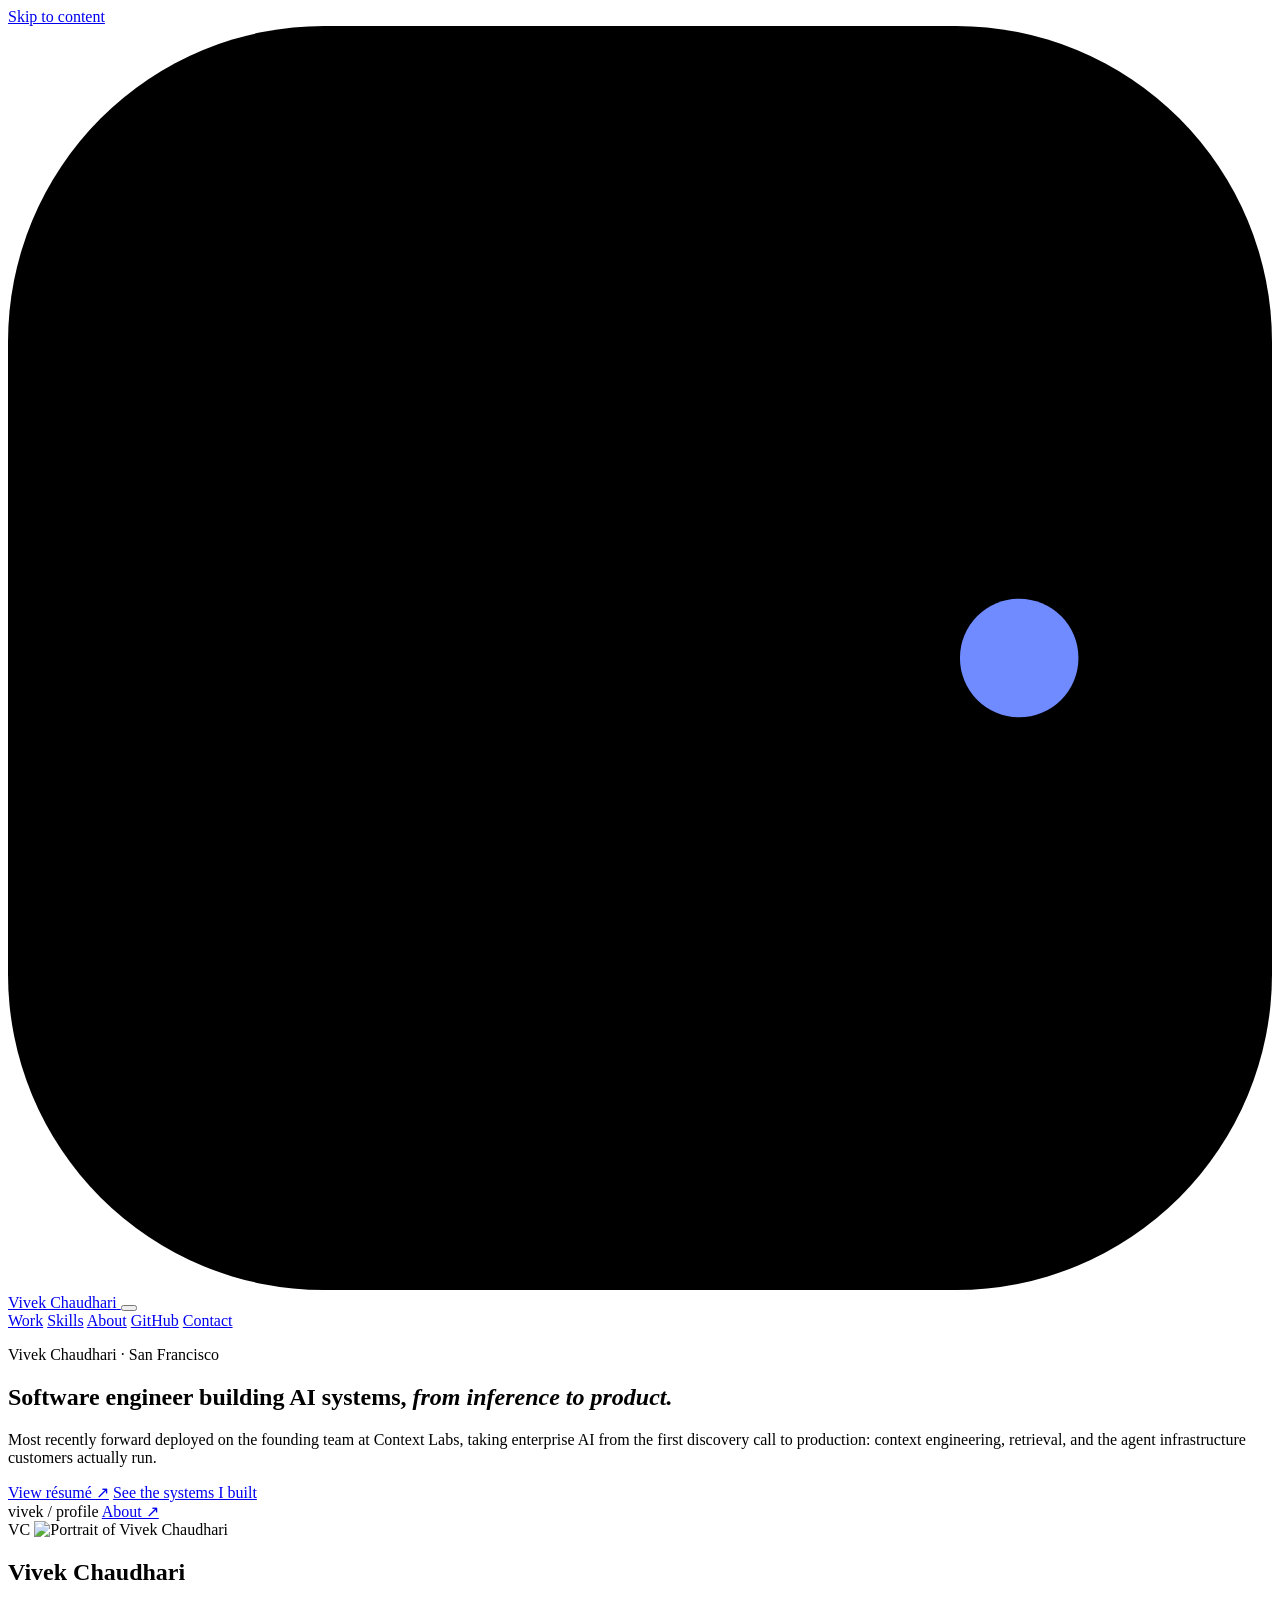
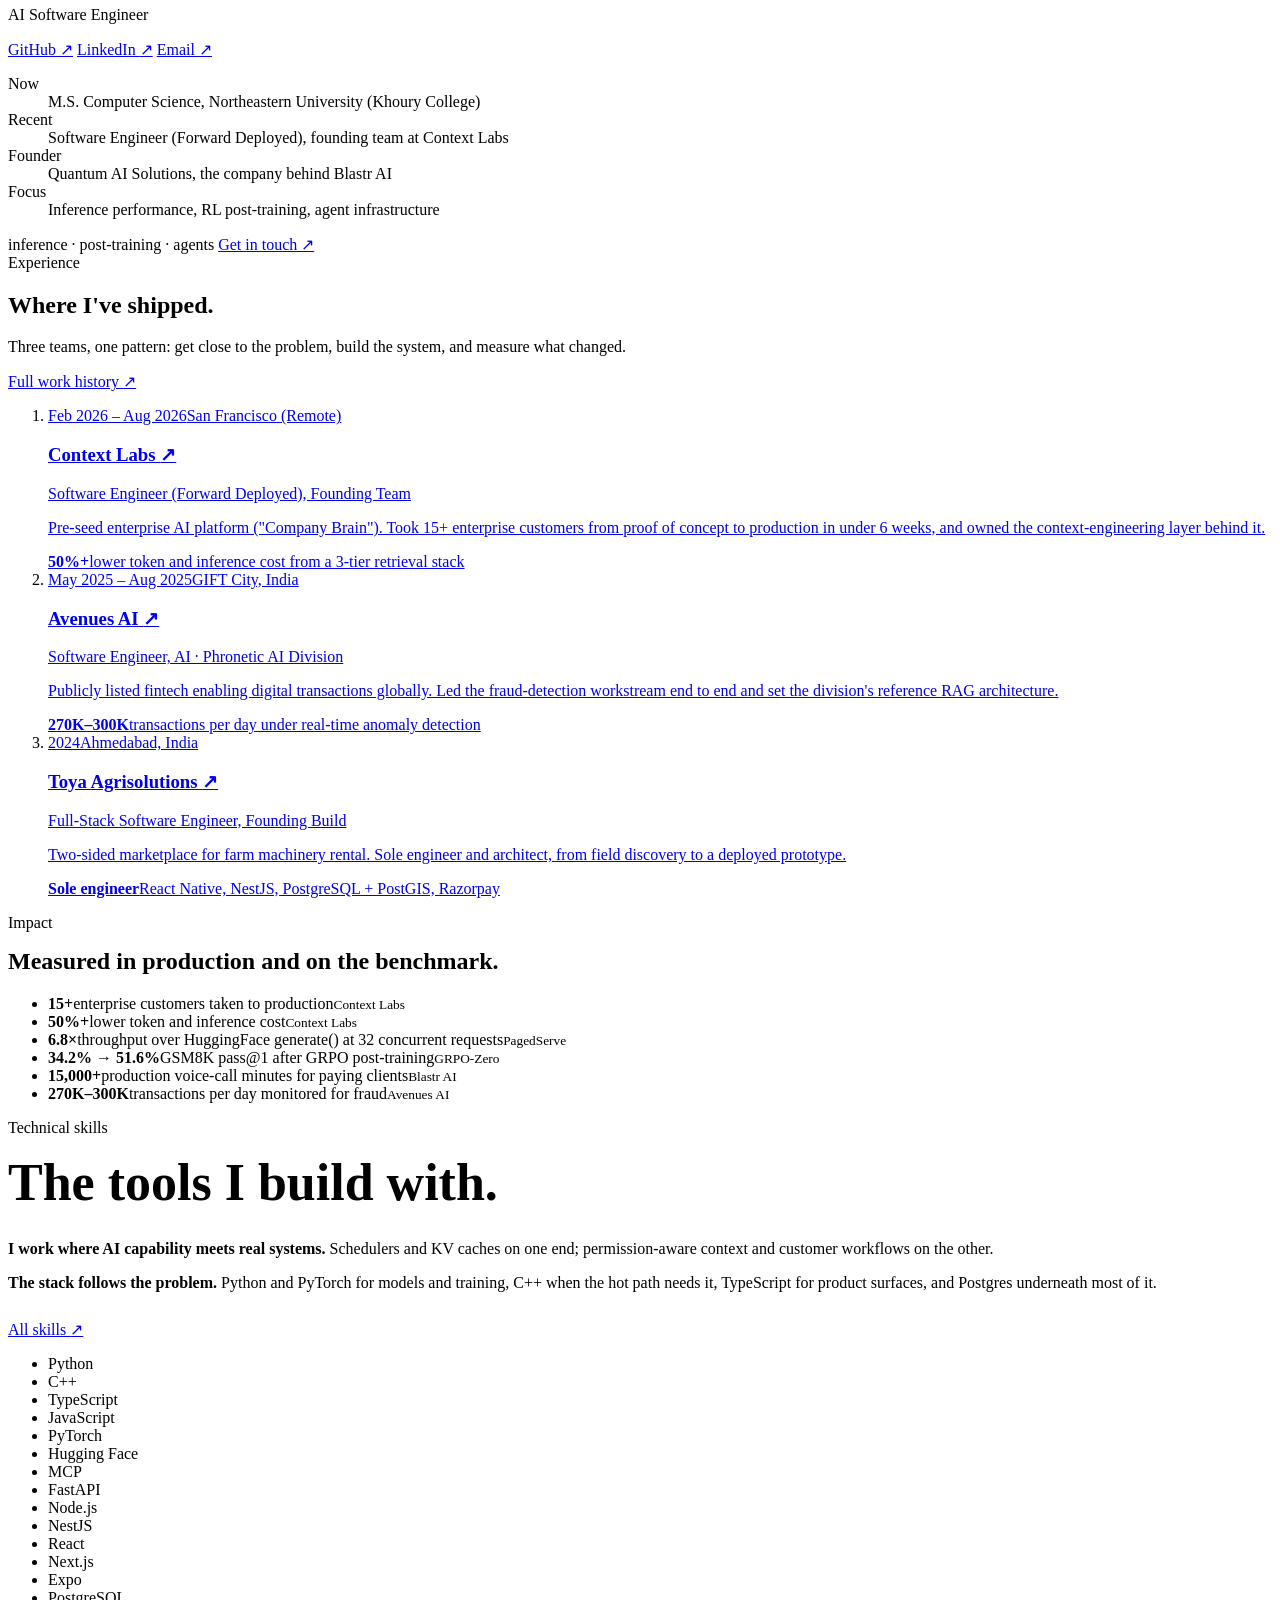
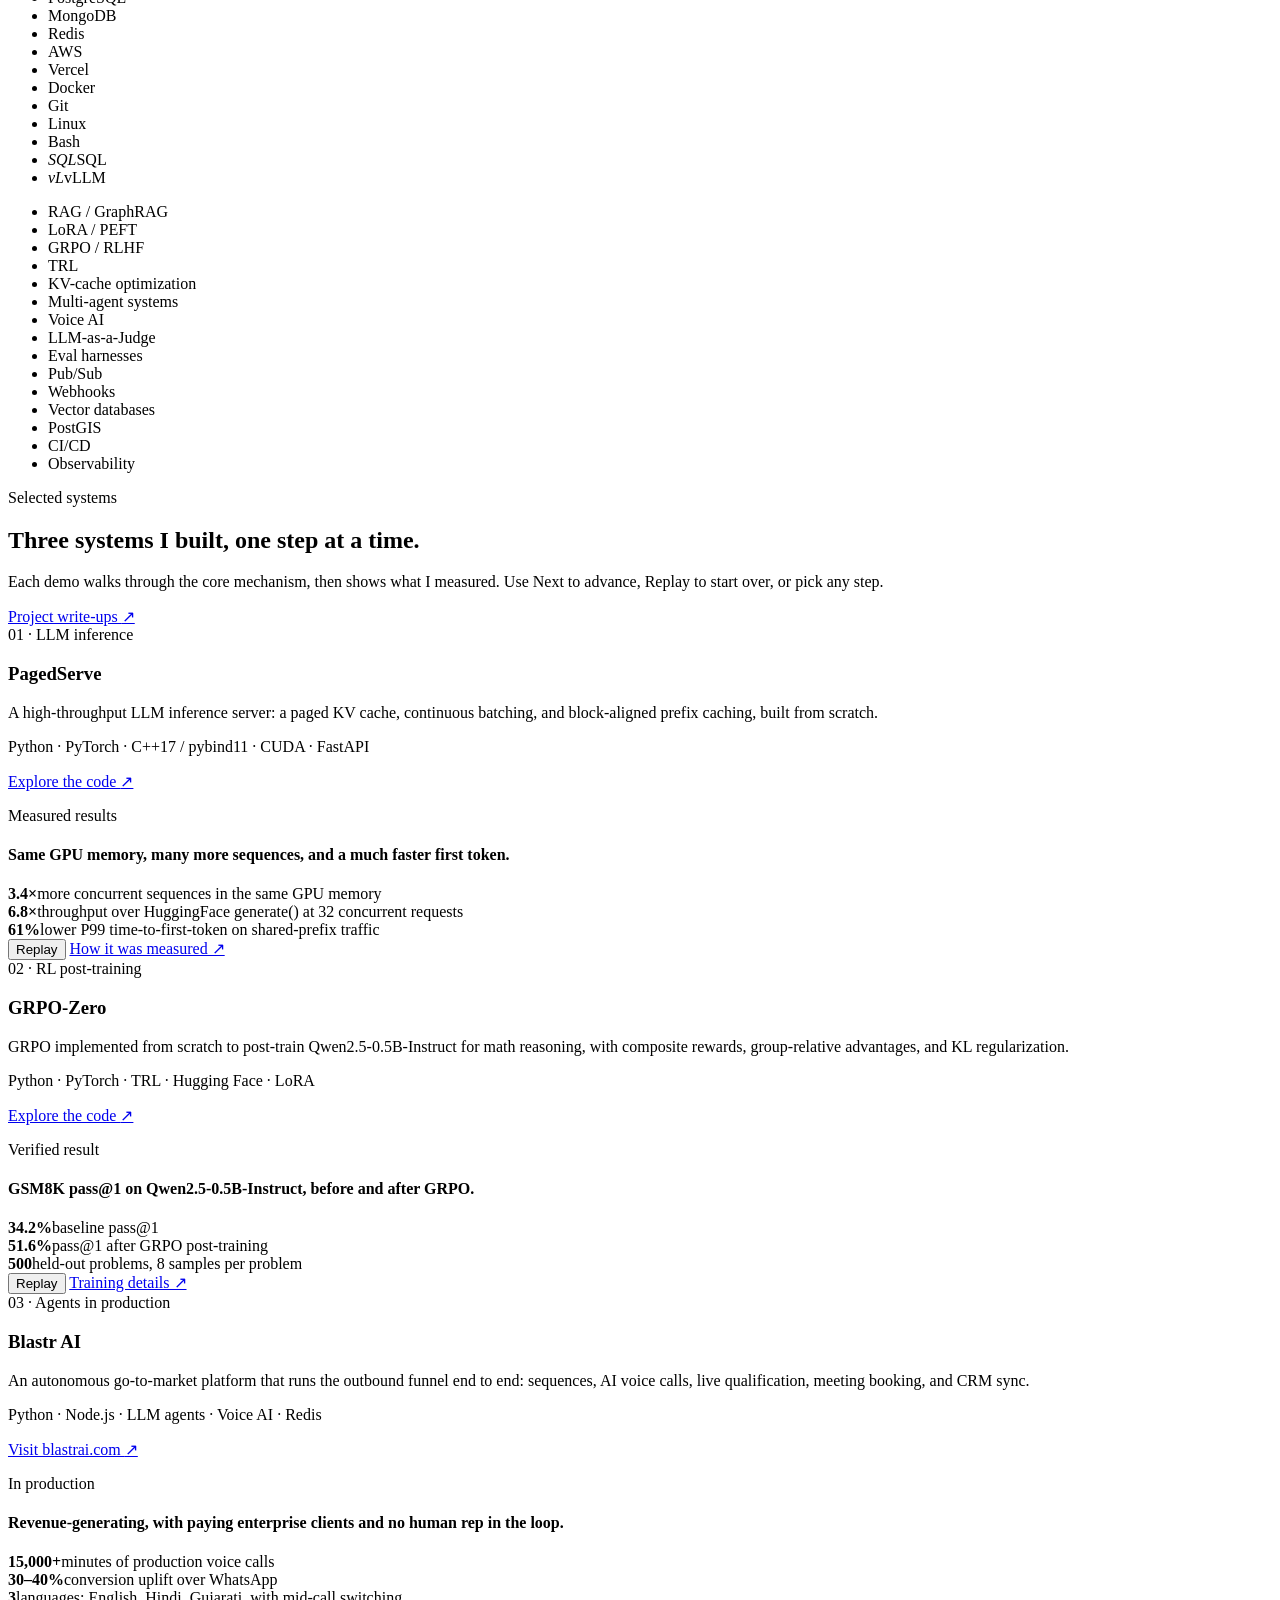
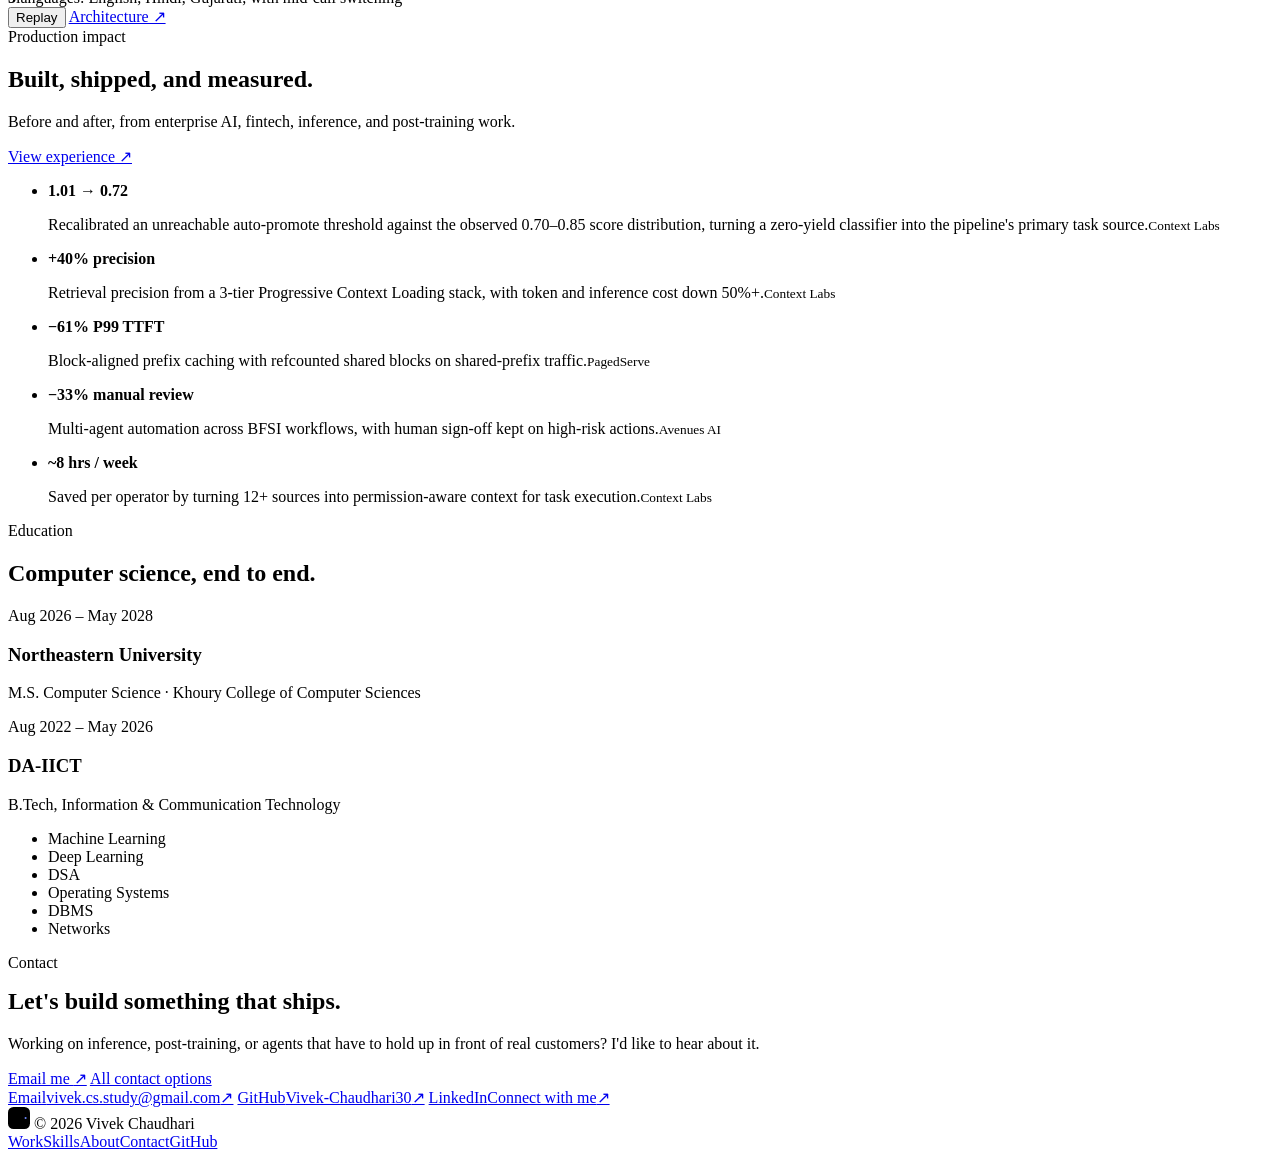
==== index.html @ ffd92c81 "Build homepage with interactive PagedServe, GRPO-Zero, and Blastr AI demos" ====
<!doctype html>
<html lang="en" class="no-js">
<head>
  <meta charset="utf-8">
  <meta name="viewport" content="width=device-width, initial-scale=1">
  <title>Vivek Chaudhari · AI Software Engineer</title>
  <meta name="description" content="Vivek Chaudhari is a software engineer building AI systems, from LLM inference and RL post-training to agent infrastructure shipped to enterprise customers.">
  <meta name="author" content="Vivek Chaudhari">
  <link rel="canonical" href="https://vivek-chaudhari30.github.io/">
  <meta name="theme-color" content="#f5f4f0" media="(prefers-color-scheme: light)">
  <meta name="theme-color" content="#0d0d0f" media="(prefers-color-scheme: dark)">
  <meta property="og:type" content="website">
  <meta property="og:site_name" content="Vivek Chaudhari">
  <meta property="og:title" content="Vivek Chaudhari · AI Software Engineer">
  <meta property="og:description" content="Software engineer building AI systems, from inference to product. Inference performance, RL post-training, and agent infrastructure.">
  <meta property="og:url" content="https://vivek-chaudhari30.github.io/">
  <meta property="og:image" content="https://vivek-chaudhari30.github.io/images/og.png">
  <meta property="og:image:width" content="1200">
  <meta property="og:image:height" content="630">
  <meta property="og:image:alt" content="Vivek Chaudhari, software engineer building AI systems, from inference to product.">
  <meta name="twitter:card" content="summary_large_image">
  <meta name="twitter:title" content="Vivek Chaudhari · AI Software Engineer">
  <meta name="twitter:description" content="Software engineer building AI systems, from inference to product.">
  <meta name="twitter:image" content="https://vivek-chaudhari30.github.io/images/og.png">
  <link rel="icon" href="images/favicon.svg" type="image/svg+xml">
  <link rel="apple-touch-icon" href="images/apple-touch-icon.png">
  <link rel="preconnect" href="https://fonts.googleapis.com">
  <link rel="preconnect" href="https://fonts.gstatic.com" crossorigin>
  <link rel="stylesheet" href="https://fonts.googleapis.com/css2?family=Geist:wght@300..600&family=Geist+Mono:wght@400;500&display=swap">
  <link rel="stylesheet" href="assets/css/site.css">
  <script src="assets/js/site.js" defer></script>
  <script type="application/ld+json">
  {
    "@context": "https://schema.org",
    "@type": "Person",
    "name": "Vivek Chaudhari",
    "jobTitle": "AI Software Engineer",
    "url": "https://vivek-chaudhari30.github.io/",
    "email": "mailto:vivek.cs.study@gmail.com",
    "sameAs": ["https://github.com/Vivek-Chaudhari30"],
    "alumniOf": ["DA-IICT", "Northeastern University"]
  }
  </script>
</head>
<body>
  <a class="skip" href="#main">Skip to content</a>

  <header class="site-header">
    <nav class="nav wrap" aria-label="Main">
      <a class="brand" href="index.html" aria-label="Vivek Chaudhari, home">
        <svg class="brand-mark" viewBox="0 0 32 32" aria-hidden="true"><rect width="32" height="32" rx="8"/><path class="fg" d="M6.5 10 11.2 22.2 15.9 10" fill="none" stroke-width="2.4" stroke-linecap="round" stroke-linejoin="round"/><path class="fg" d="M25.6 11.8a6 6 0 1 0 0 8.4" fill="none" stroke-width="2.4" stroke-linecap="round"/><circle cx="25.6" cy="16" r="1.5" fill="#6f8bff"/></svg>
        <span>Vivek Chaudhari</span>
      </a>
      <button class="menu-button" type="button" aria-label="Open menu" aria-controls="nav-links" aria-expanded="false"><span></span><span></span><span></span></button>
      <div class="nav-links" id="nav-links">
        <a href="html/work.html">Work</a>
        <a href="html/skills.html">Skills</a>
        <a href="html/about.html">About</a>
        <a href="https://github.com/Vivek-Chaudhari30" rel="noopener">GitHub</a>
        <a class="nav-cta" href="html/contact.html">Contact</a>
      </div>
    </nav>
  </header>

  <main id="main">
    <!-- Hero + profile card -->
    <section class="hero" aria-labelledby="hero-title">
      <div class="wrap hero-grid">
        <div class="hero-copy">
          <p class="eyebrow"><span class="dot" aria-hidden="true"></span>Vivek Chaudhari · San Francisco</p>
          <h1 id="hero-title">Software engineer building AI systems, <em>from inference to product.</em></h1>
          <p class="lede">Most recently forward deployed on the founding team at Context Labs, taking enterprise AI from the first discovery call to production: context engineering, retrieval, and the agent infrastructure customers actually run.</p>
          <div class="actions">
            <!-- TODO: add resume PDF -->
            <a class="btn btn-primary" href="assets/Vivek-Chaudhari-Resume.pdf">View résumé <span class="arr" aria-hidden="true">↗</span></a>
            <a class="btn" href="#demos">See the systems I built</a>
          </div>
        </div>

        <aside class="window" aria-label="Profile">
          <div class="window-bar">
            <span class="window-dots" aria-hidden="true"><i></i><i></i><i></i></span>
            <span class="title">vivek / profile</span>
            <a href="html/about.html">About ↗</a>
          </div>
          <div class="profile">
            <div class="profile-top">
              <div class="avatar">
                <span aria-hidden="true">VC</span>
                <img src="images/vivek.jpg" alt="Portrait of Vivek Chaudhari" width="76" height="76">
              </div>
              <div>
                <h2>Vivek Chaudhari</h2>
                <p class="role">AI Software Engineer</p>
              </div>
            </div>
            <div class="profile-links">
              <a class="chip-link" href="https://github.com/Vivek-Chaudhari30" rel="noopener">GitHub <span aria-hidden="true">↗</span></a>
              <!-- TODO: replace #LINKEDIN_URL with the real LinkedIn profile URL -->
              <a class="chip-link" href="#LINKEDIN_URL" rel="noopener">LinkedIn <span aria-hidden="true">↗</span></a>
              <a class="chip-link" href="mailto:vivek.cs.study@gmail.com">Email <span aria-hidden="true">↗</span></a>
            </div>
            <dl class="facts">
              <div><dt>Now</dt><dd>M.S. Computer Science, Northeastern University (Khoury College)</dd></div>
              <div><dt>Recent</dt><dd>Software Engineer (Forward Deployed), founding team at Context Labs</dd></div>
              <div><dt>Founder</dt><dd>Quantum AI Solutions, the company behind Blastr AI</dd></div>
              <div><dt>Focus</dt><dd>Inference performance, RL post-training, agent infrastructure</dd></div>
            </dl>
          </div>
          <div class="window-status">
            <span>inference · post-training · agents</span>
            <a href="html/contact.html">Get in touch ↗</a>
          </div>
        </aside>
      </div>
    </section>

    <!-- Experience -->
    <section class="section" id="experience" aria-labelledby="exp-title">
      <div class="wrap">
        <header class="section-head reveal">
          <div>
            <span class="eyebrow">Experience</span>
            <h2 id="exp-title">Where I've shipped.</h2>
            <p>Three teams, one pattern: get close to the problem, build the system, and measure what changed.</p>
          </div>
          <a class="link" href="html/work.html">Full work history <span aria-hidden="true">↗</span></a>
        </header>
        <ol class="timeline">
          <li class="tl-item current reveal">
            <a class="tl-card" href="html/work.html#context-labs">
              <div class="tl-meta"><span>Feb 2026 – Aug 2026</span><span>San Francisco (Remote)</span></div>
              <div class="tl-main">
                <h3>Context Labs <span class="arr" aria-hidden="true">↗</span></h3>
                <p class="role">Software Engineer (Forward Deployed), Founding Team</p>
                <p class="sum">Pre-seed enterprise AI platform ("Company Brain"). Took 15+ enterprise customers from proof of concept to production in under 6 weeks, and owned the context-engineering layer behind it.</p>
              </div>
              <div class="tl-metric"><strong>50%+</strong><span>lower token and inference cost from a 3-tier retrieval stack</span></div>
            </a>
          </li>
          <li class="tl-item reveal">
            <a class="tl-card" href="html/work.html#avenues-ai">
              <div class="tl-meta"><span>May 2025 – Aug 2025</span><span>GIFT City, India</span></div>
              <div class="tl-main">
                <h3>Avenues AI <span class="arr" aria-hidden="true">↗</span></h3>
                <p class="role">Software Engineer, AI · Phronetic AI Division</p>
                <p class="sum">Publicly listed fintech enabling digital transactions globally. Led the fraud-detection workstream end to end and set the division's reference RAG architecture.</p>
              </div>
              <div class="tl-metric"><strong>270K–300K</strong><span>transactions per day under real-time anomaly detection</span></div>
            </a>
          </li>
          <li class="tl-item reveal">
            <a class="tl-card" href="html/work.html#toya">
              <div class="tl-meta"><span>2024</span><span>Ahmedabad, India</span></div>
              <div class="tl-main">
                <h3>Toya Agrisolutions <span class="arr" aria-hidden="true">↗</span></h3>
                <p class="role">Full-Stack Software Engineer, Founding Build</p>
                <p class="sum">Two-sided marketplace for farm machinery rental. Sole engineer and architect, from field discovery to a deployed prototype.</p>
              </div>
              <div class="tl-metric"><strong>Sole engineer</strong><span>React Native, NestJS, PostgreSQL + PostGIS, Razorpay</span></div>
            </a>
          </li>
        </ol>
      </div>
    </section>

    <!-- Impact metrics -->
    <section class="band section" aria-labelledby="impact-title">
      <div class="wrap">
        <div class="band-head reveal">
          <div>
            <span class="eyebrow">Impact</span>
            <h2 id="impact-title" style="margin-top:16px">Measured in production and on the benchmark.</h2>
          </div>
        </div>
        <ul class="metrics reveal">
          <li><strong>15+</strong><span>enterprise customers taken to production</span><small>Context Labs</small></li>
          <li><strong>50%+</strong><span>lower token and inference cost</span><small>Context Labs</small></li>
          <li><strong>6.8×</strong><span>throughput over HuggingFace generate() at 32 concurrent requests</span><small>PagedServe</small></li>
          <li><strong>34.2% → 51.6%</strong><span>GSM8K pass@1 after GRPO post-training</span><small>GRPO-Zero</small></li>
          <li><strong>15,000+</strong><span>production voice-call minutes for paying clients</span><small>Blastr AI</small></li>
          <li><strong>270K–300K</strong><span>transactions per day monitored for fraud</span><small>Avenues AI</small></li>
        </ul>
      </div>
    </section>

    <!-- Skills -->
    <section class="section" id="skills" aria-labelledby="skills-title">
      <div class="wrap skills-layout">
        <div class="skills-intro reveal">
          <span class="eyebrow">Technical skills</span>
          <h2 id="skills-title" style="font-size:clamp(32px,4.4vw,52px);margin:16px 0 28px">The tools I build with.</h2>
          <p><strong>I work where AI capability meets real systems.</strong> Schedulers and KV caches on one end; permission-aware context and customer workflows on the other.</p>
          <p><strong>The stack follows the problem.</strong> Python and PyTorch for models and training, C++ when the hot path needs it, TypeScript for product surfaces, and Postgres underneath most of it.</p>
          <p style="margin-top:28px"><a class="link" href="html/skills.html">All skills <span aria-hidden="true">↗</span></a></p>
        </div>
        <div class="reveal">
          <ul class="skill-grid" aria-label="Languages, frameworks, and platforms">
            <li class="skill" tabindex="0"><i style="--icon:url(/assets/icons/python.svg)" aria-hidden="true"></i>Python</li>
            <li class="skill" tabindex="0"><i style="--icon:url(/assets/icons/cplusplus.svg)" aria-hidden="true"></i>C++</li>
            <li class="skill" tabindex="0"><i style="--icon:url(/assets/icons/typescript.svg)" aria-hidden="true"></i>TypeScript</li>
            <li class="skill" tabindex="0"><i style="--icon:url(/assets/icons/javascript.svg)" aria-hidden="true"></i>JavaScript</li>
            <li class="skill" tabindex="0"><i style="--icon:url(/assets/icons/pytorch.svg)" aria-hidden="true"></i>PyTorch</li>
            <li class="skill" tabindex="0"><i style="--icon:url(/assets/icons/huggingface.svg)" aria-hidden="true"></i>Hugging Face</li>
            <li class="skill" tabindex="0"><i style="--icon:url(/assets/icons/modelcontextprotocol.svg)" aria-hidden="true"></i>MCP</li>
            <li class="skill" tabindex="0"><i style="--icon:url(/assets/icons/fastapi.svg)" aria-hidden="true"></i>FastAPI</li>
            <li class="skill" tabindex="0"><i style="--icon:url(/assets/icons/nodedotjs.svg)" aria-hidden="true"></i>Node.js</li>
            <li class="skill" tabindex="0"><i style="--icon:url(/assets/icons/nestjs.svg)" aria-hidden="true"></i>NestJS</li>
            <li class="skill" tabindex="0"><i style="--icon:url(/assets/icons/react.svg)" aria-hidden="true"></i>React</li>
            <li class="skill" tabindex="0"><i style="--icon:url(/assets/icons/nextdotjs.svg)" aria-hidden="true"></i>Next.js</li>
            <li class="skill" tabindex="0"><i style="--icon:url(/assets/icons/expo.svg)" aria-hidden="true"></i>Expo</li>
            <li class="skill" tabindex="0"><i style="--icon:url(/assets/icons/postgresql.svg)" aria-hidden="true"></i>PostgreSQL</li>
            <li class="skill" tabindex="0"><i style="--icon:url(/assets/icons/mongodb.svg)" aria-hidden="true"></i>MongoDB</li>
            <li class="skill" tabindex="0"><i style="--icon:url(/assets/icons/redis.svg)" aria-hidden="true"></i>Redis</li>
            <li class="skill" tabindex="0"><i style="--icon:url(/assets/icons/amazonwebservices.svg)" aria-hidden="true"></i>AWS</li>
            <li class="skill" tabindex="0"><i style="--icon:url(/assets/icons/vercel.svg)" aria-hidden="true"></i>Vercel</li>
            <li class="skill" tabindex="0"><i style="--icon:url(/assets/icons/docker.svg)" aria-hidden="true"></i>Docker</li>
            <li class="skill" tabindex="0"><i style="--icon:url(/assets/icons/git.svg)" aria-hidden="true"></i>Git</li>
            <li class="skill" tabindex="0"><i style="--icon:url(/assets/icons/linux.svg)" aria-hidden="true"></i>Linux</li>
            <li class="skill" tabindex="0"><i style="--icon:url(/assets/icons/gnubash.svg)" aria-hidden="true"></i>Bash</li>
            <li class="skill" tabindex="0"><i class="glyph" aria-hidden="true">SQL</i>SQL</li>
            <li class="skill" tabindex="0"><i class="glyph" aria-hidden="true">vL</i>vLLM</li>
          </ul>
          <ul class="tags" aria-label="AI and systems techniques">
            <li class="tag">RAG / GraphRAG</li><li class="tag">LoRA / PEFT</li><li class="tag">GRPO / RLHF</li><li class="tag">TRL</li>
            <li class="tag">KV-cache optimization</li><li class="tag">Multi-agent systems</li><li class="tag">Voice AI</li><li class="tag">LLM-as-a-Judge</li>
            <li class="tag">Eval harnesses</li><li class="tag">Pub/Sub</li><li class="tag">Webhooks</li><li class="tag">Vector databases</li>
            <li class="tag">PostGIS</li><li class="tag">CI/CD</li><li class="tag">Observability</li>
          </ul>
        </div>
      </div>
    </section>

    <!-- Interactive demos -->
    <section class="section" id="demos" aria-labelledby="demos-title">
      <div class="wrap">
        <header class="section-head reveal">
          <div>
            <span class="eyebrow">Selected systems</span>
            <h2 id="demos-title">Three systems I built, one step at a time.</h2>
            <p>Each demo walks through the core mechanism, then shows what I measured. Use Next to advance, Replay to start over, or pick any step.</p>
          </div>
          <a class="link" href="html/work.html#projects">Project write-ups <span aria-hidden="true">↗</span></a>
        </header>

        <div class="demos">
          <article class="demo reveal" id="demo-pagedserve" data-demo="pagedserve" aria-labelledby="ps-title">
            <div class="demo-head">
              <div>
                <span class="kicker">01 · LLM inference</span>
                <h3 id="ps-title">PagedServe</h3>
                <p>A high-throughput LLM inference server: a paged KV cache, continuous batching, and block-aligned prefix caching, built from scratch.</p>
                <p class="stack">Python · PyTorch · C++17 / pybind11 · CUDA · FastAPI</p>
              </div>
              <a class="link" href="https://github.com/Vivek-Chaudhari30/Paged_Serve" rel="noopener">Explore the code <span aria-hidden="true">↗</span></a>
            </div>
            <div class="demo-body">
              <ol class="demo-steps" aria-label="PagedServe steps"></ol>
              <div class="demo-stage">
                <div class="demo-end">
                  <span class="eyebrow">Measured results</span>
                  <h4>Same GPU memory, many more sequences, and a much faster first token.</h4>
                  <div class="end-stats">
                    <div><strong>3.4×</strong><span>more concurrent sequences in the same GPU memory</span></div>
                    <div><strong>6.8×</strong><span>throughput over HuggingFace generate() at 32 concurrent requests</span></div>
                    <div><strong>61%</strong><span>lower P99 time-to-first-token on shared-prefix traffic</span></div>
                  </div>
                  <div class="end-actions">
                    <button type="button" class="btn" data-demo-replay>Replay</button>
                    <a class="btn" href="html/work.html#pagedserve">How it was measured ↗</a>
                  </div>
                </div>
              </div>
            </div>
            <div class="demo-controls"></div>
          </article>

          <article class="demo reveal" id="demo-grpo" data-demo="grpo" aria-labelledby="gr-title">
            <div class="demo-head">
              <div>
                <span class="kicker">02 · RL post-training</span>
                <h3 id="gr-title">GRPO-Zero</h3>
                <p>GRPO implemented from scratch to post-train Qwen2.5-0.5B-Instruct for math reasoning, with composite rewards, group-relative advantages, and KL regularization.</p>
                <p class="stack">Python · PyTorch · TRL · Hugging Face · LoRA</p>
              </div>
              <a class="link" href="https://github.com/Vivek-Chaudhari30/GRPO-Zero" rel="noopener">Explore the code <span aria-hidden="true">↗</span></a>
            </div>
            <div class="demo-body">
              <ol class="demo-steps" aria-label="GRPO-Zero steps"></ol>
              <div class="demo-stage">
                <div class="demo-end">
                  <span class="eyebrow">Verified result</span>
                  <h4>GSM8K pass@1 on Qwen2.5-0.5B-Instruct, before and after GRPO.</h4>
                  <div class="end-stats">
                    <div><strong>34.2%</strong><span>baseline pass@1</span></div>
                    <div><strong>51.6%</strong><span>pass@1 after GRPO post-training</span></div>
                    <div><strong>500</strong><span>held-out problems, 8 samples per problem</span></div>
                  </div>
                  <div class="end-actions">
                    <button type="button" class="btn" data-demo-replay>Replay</button>
                    <a class="btn" href="html/work.html#grpo-zero">Training details ↗</a>
                  </div>
                </div>
              </div>
            </div>
            <div class="demo-controls"></div>
          </article>

          <article class="demo reveal" id="demo-blastr" data-demo="blastr" aria-labelledby="bl-title">
            <div class="demo-head">
              <div>
                <span class="kicker">03 · Agents in production</span>
                <h3 id="bl-title">Blastr AI</h3>
                <p>An autonomous go-to-market platform that runs the outbound funnel end to end: sequences, AI voice calls, live qualification, meeting booking, and CRM sync.</p>
                <p class="stack">Python · Node.js · LLM agents · Voice AI · Redis</p>
              </div>
              <a class="link" href="https://www.blastrai.com" rel="noopener">Visit blastrai.com <span aria-hidden="true">↗</span></a>
            </div>
            <div class="demo-body">
              <ol class="demo-steps" aria-label="Blastr AI steps"></ol>
              <div class="demo-stage">
                <div class="demo-end">
                  <span class="eyebrow">In production</span>
                  <h4>Revenue-generating, with paying enterprise clients and no human rep in the loop.</h4>
                  <div class="end-stats">
                    <div><strong>15,000+</strong><span>minutes of production voice calls</span></div>
                    <div><strong>30–40%</strong><span>conversion uplift over WhatsApp</span></div>
                    <div><strong>3</strong><span>languages: English, Hindi, Gujarati, with mid-call switching</span></div>
                  </div>
                  <div class="end-actions">
                    <button type="button" class="btn" data-demo-replay>Replay</button>
                    <a class="btn" href="html/work.html#blastr-ai">Architecture ↗</a>
                  </div>
                </div>
              </div>
            </div>
            <div class="demo-controls"></div>
          </article>
        </div>
      </div>
    </section>

    <!-- Results -->
    <section class="section" aria-labelledby="results-title" style="padding-top:0;border-top:0">
      <div class="wrap">
        <article class="results reveal">
          <div class="intro">
            <span class="eyebrow">Production impact</span>
            <h2 id="results-title">Built, shipped, and measured.</h2>
            <p>Before and after, from enterprise AI, fintech, inference, and post-training work.</p>
            <a class="btn" href="html/work.html">View experience <span class="arr" aria-hidden="true">↗</span></a>
          </div>
          <ul>
            <li><strong>1.01 → 0.72</strong><p>Recalibrated an unreachable auto-promote threshold against the observed 0.70–0.85 score distribution, turning a zero-yield classifier into the pipeline's primary task source.<small>Context Labs</small></p></li>
            <li><strong>+40% precision</strong><p>Retrieval precision from a 3-tier Progressive Context Loading stack, with token and inference cost down 50%+.<small>Context Labs</small></p></li>
            <li><strong>−61% P99 TTFT</strong><p>Block-aligned prefix caching with refcounted shared blocks on shared-prefix traffic.<small>PagedServe</small></p></li>
            <li><strong>−33% manual review</strong><p>Multi-agent automation across BFSI workflows, with human sign-off kept on high-risk actions.<small>Avenues AI</small></p></li>
            <li><strong>~8 hrs / week</strong><p>Saved per operator by turning 12+ sources into permission-aware context for task execution.<small>Context Labs</small></p></li>
          </ul>
        </article>
      </div>
    </section>

    <!-- Education -->
    <section class="section" id="education" aria-labelledby="edu-title">
      <div class="wrap">
        <header class="section-head reveal">
          <div>
            <span class="eyebrow">Education</span>
            <h2 id="edu-title">Computer science, end to end.</h2>
          </div>
        </header>
        <div class="edu-grid">
          <article class="edu reveal">
            <span class="eyebrow">Aug 2026 – May 2028</span>
            <h3>Northeastern University</h3>
            <p>M.S. Computer Science · Khoury College of Computer Sciences</p>
          </article>
          <article class="edu reveal">
            <span class="eyebrow">Aug 2022 – May 2026</span>
            <h3>DA-IICT</h3>
            <p>B.Tech, Information &amp; Communication Technology</p>
            <ul class="tags" aria-label="Coursework">
              <li class="tag">Machine Learning</li><li class="tag">Deep Learning</li><li class="tag">DSA</li>
              <li class="tag">Operating Systems</li><li class="tag">DBMS</li><li class="tag">Networks</li>
            </ul>
          </article>
        </div>
      </div>
    </section>

    <!-- Contact CTA -->
    <section class="section" aria-labelledby="cta-title">
      <div class="wrap cta reveal">
        <div>
          <span class="eyebrow">Contact</span>
          <h2 id="cta-title" style="margin-top:16px">Let's build something that ships.</h2>
          <p>Working on inference, post-training, or agents that have to hold up in front of real customers? I'd like to hear about it.</p>
          <div class="actions">
            <a class="btn btn-primary" href="mailto:vivek.cs.study@gmail.com">Email me <span class="arr" aria-hidden="true">↗</span></a>
            <a class="btn" href="html/contact.html">All contact options</a>
          </div>
        </div>
        <div class="contact-list">
          <a href="mailto:vivek.cs.study@gmail.com"><span class="k">Email</span><span class="v">vivek.cs.study@gmail.com</span><span class="a" aria-hidden="true">↗</span></a>
          <a href="https://github.com/Vivek-Chaudhari30" rel="noopener"><span class="k">GitHub</span><span class="v">Vivek-Chaudhari30</span><span class="a" aria-hidden="true">↗</span></a>
          <!-- TODO: replace #LINKEDIN_URL with the real LinkedIn profile URL -->
          <a href="#LINKEDIN_URL" rel="noopener"><span class="k">LinkedIn</span><span class="v">Connect with me</span><span class="a" aria-hidden="true">↗</span></a>
        </div>
      </div>
    </section>
  </main>

  <footer class="site-footer">
    <div class="wrap footer-grid">
      <span class="footer-brand">
        <svg class="brand-mark" viewBox="0 0 32 32" aria-hidden="true" style="width:22px;height:22px"><rect width="32" height="32" rx="8"/><path class="fg" d="M6.5 10 11.2 22.2 15.9 10" fill="none" stroke-width="2.4" stroke-linecap="round" stroke-linejoin="round"/><path class="fg" d="M25.6 11.8a6 6 0 1 0 0 8.4" fill="none" stroke-width="2.4" stroke-linecap="round"/><circle cx="25.6" cy="16" r="1.5" fill="#6f8bff"/></svg>
        © 2026 Vivek Chaudhari
      </span>
      <nav aria-label="Footer">
        <a href="html/work.html">Work</a><a href="html/skills.html">Skills</a><a href="html/about.html">About</a><a href="html/contact.html">Contact</a><a href="https://github.com/Vivek-Chaudhari30" rel="noopener">GitHub</a>
      </nav>
    </div>
  </footer>
</body>
</html>
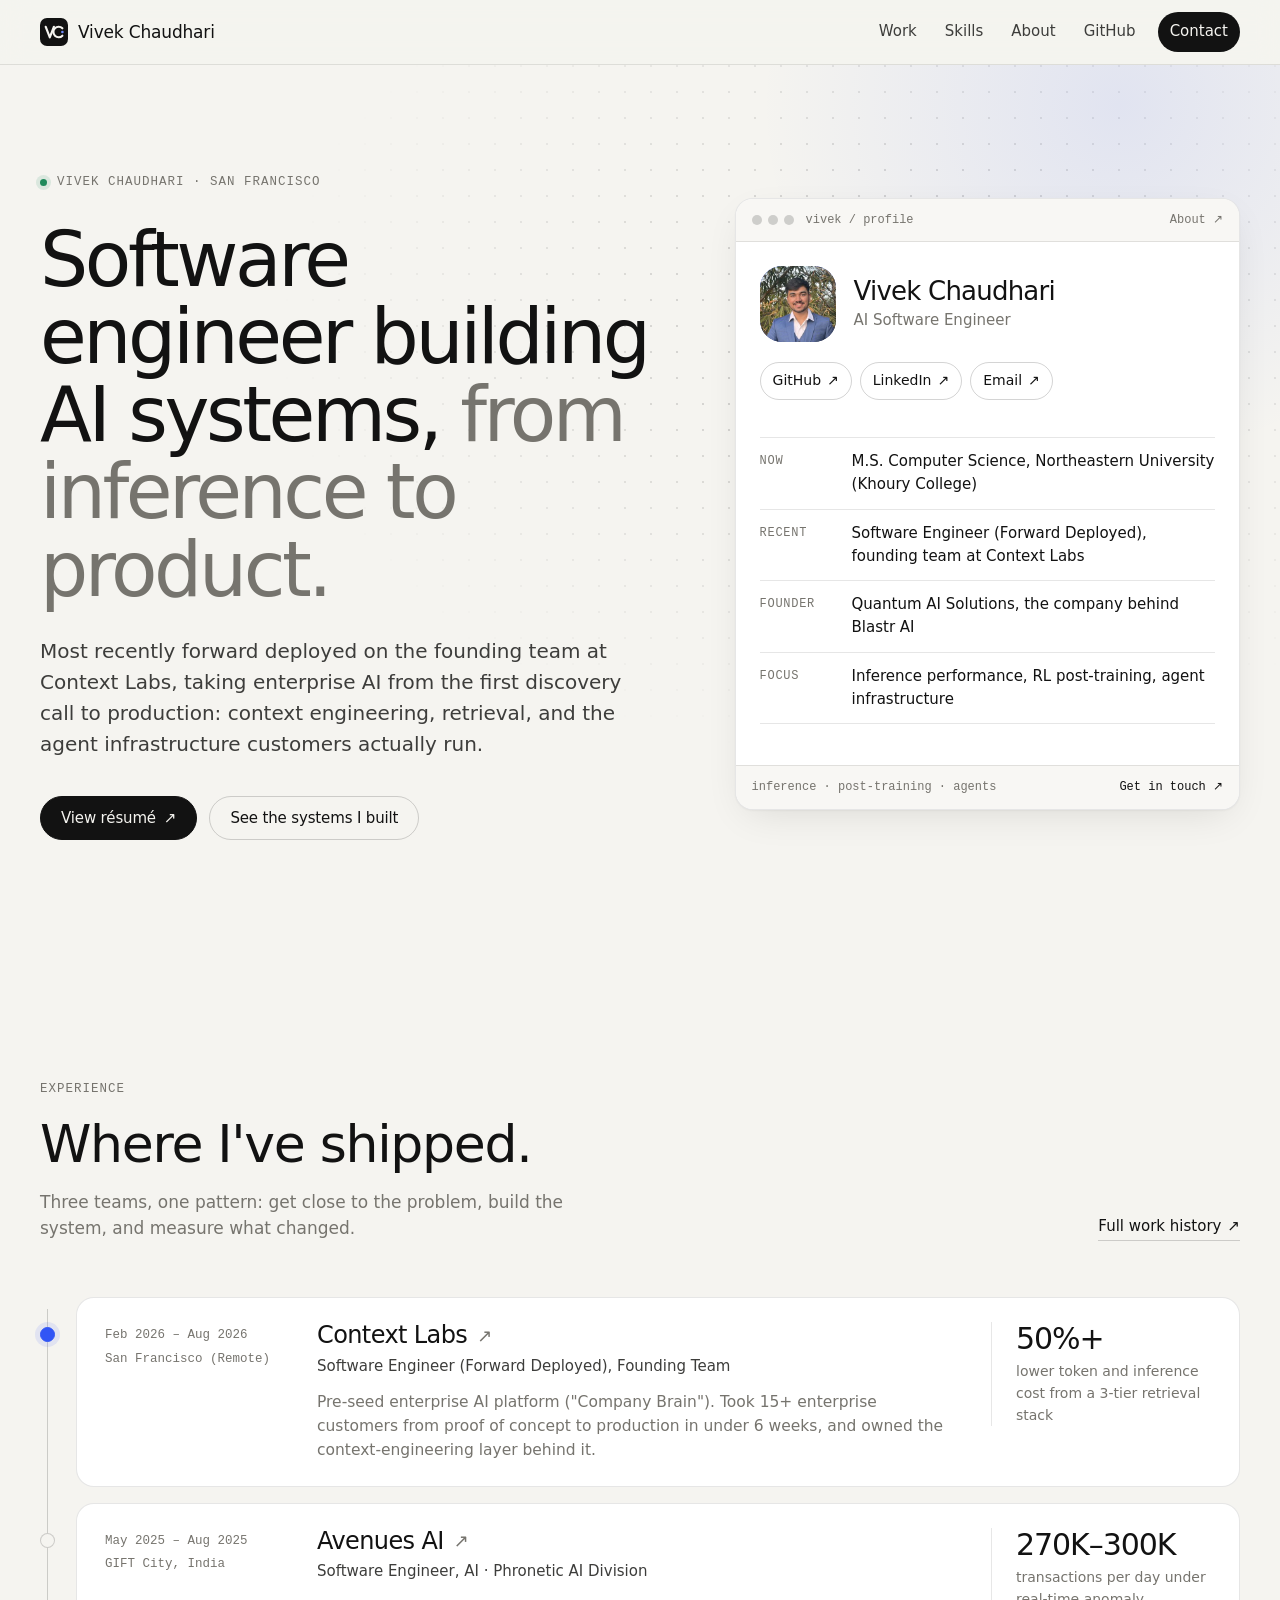
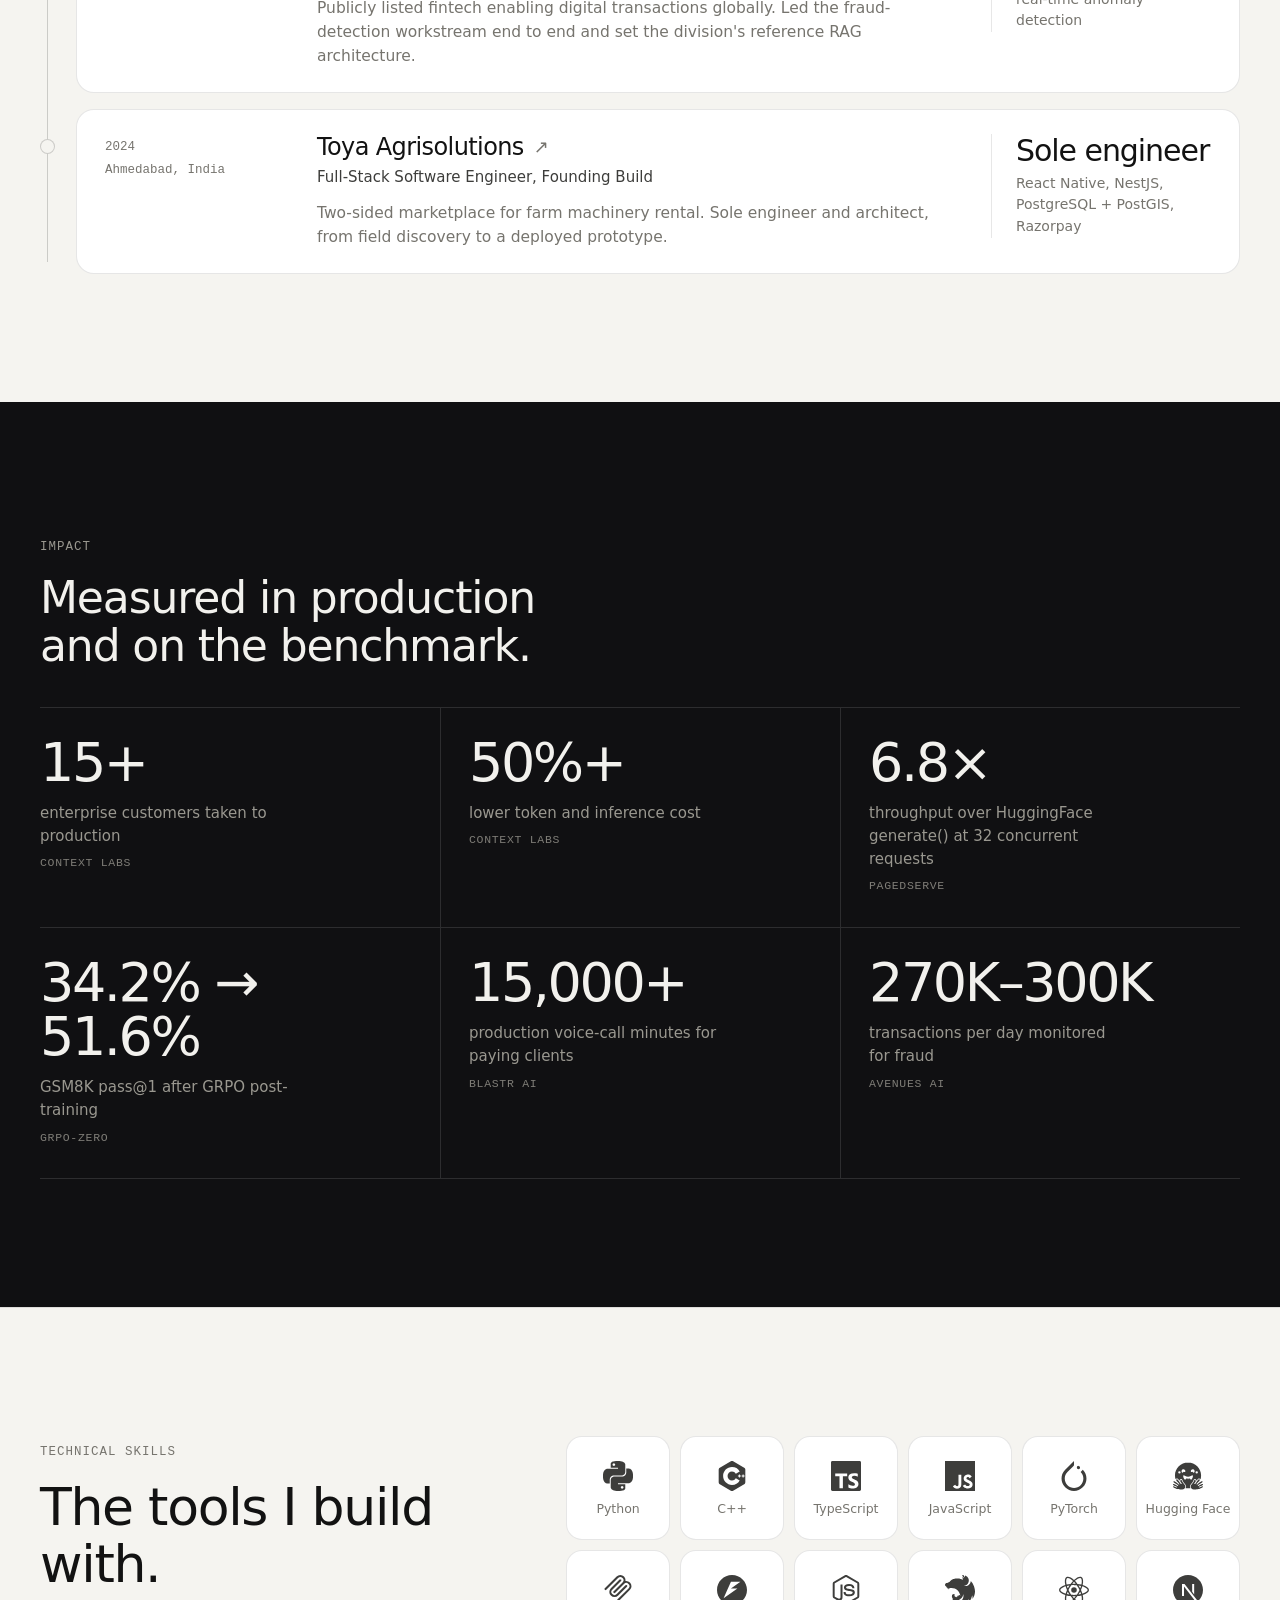
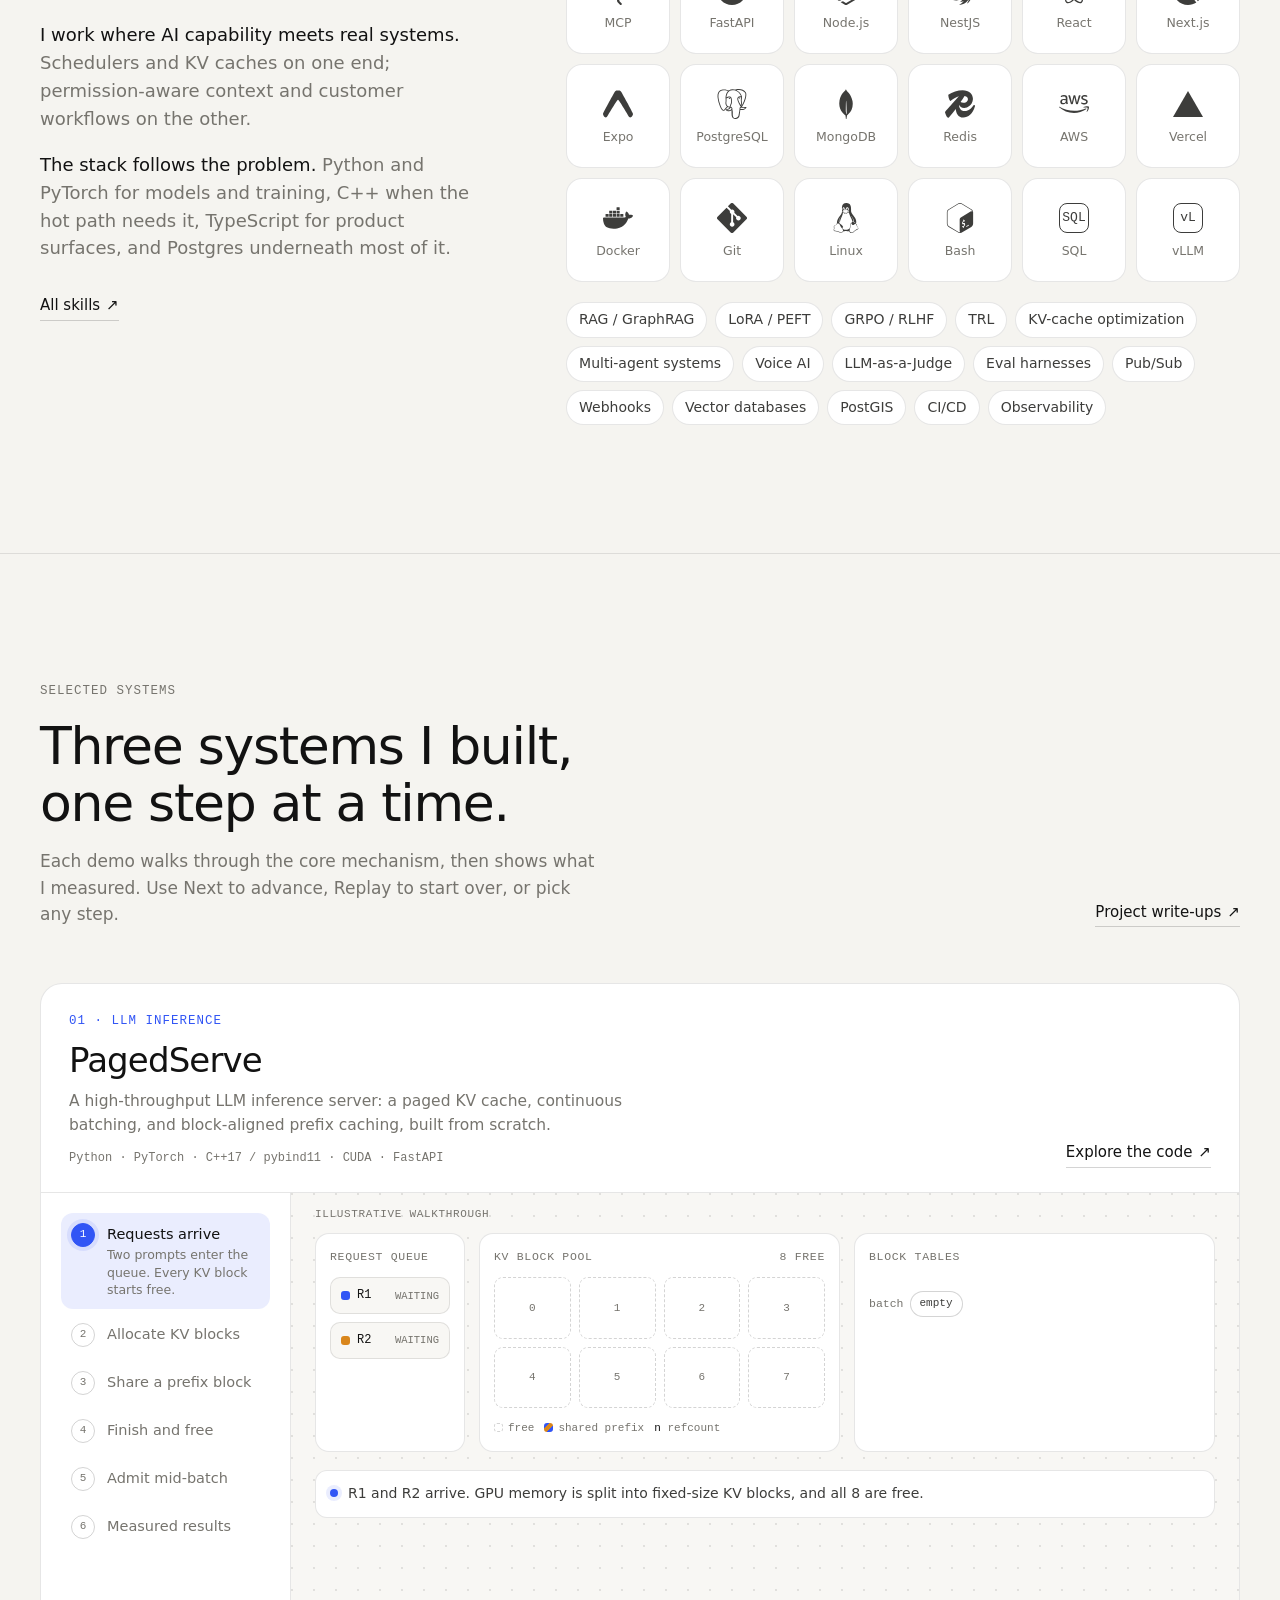
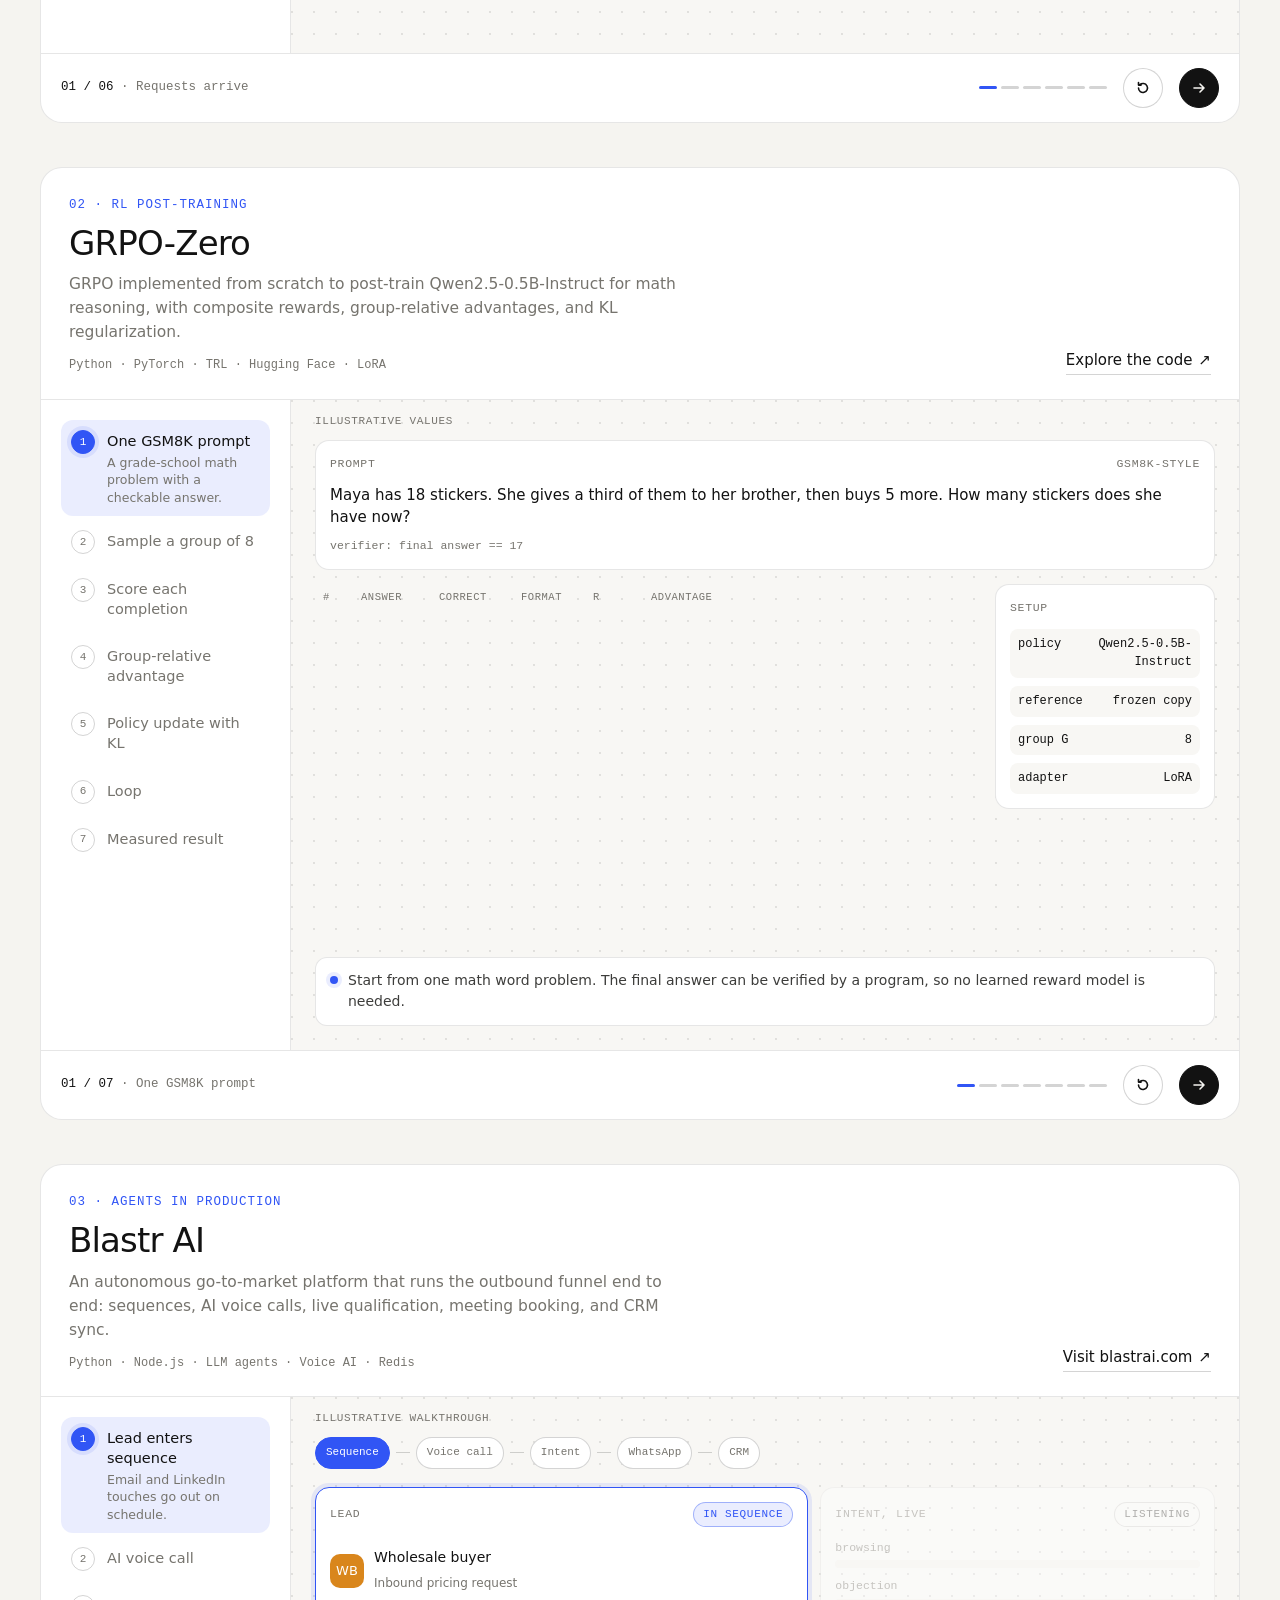
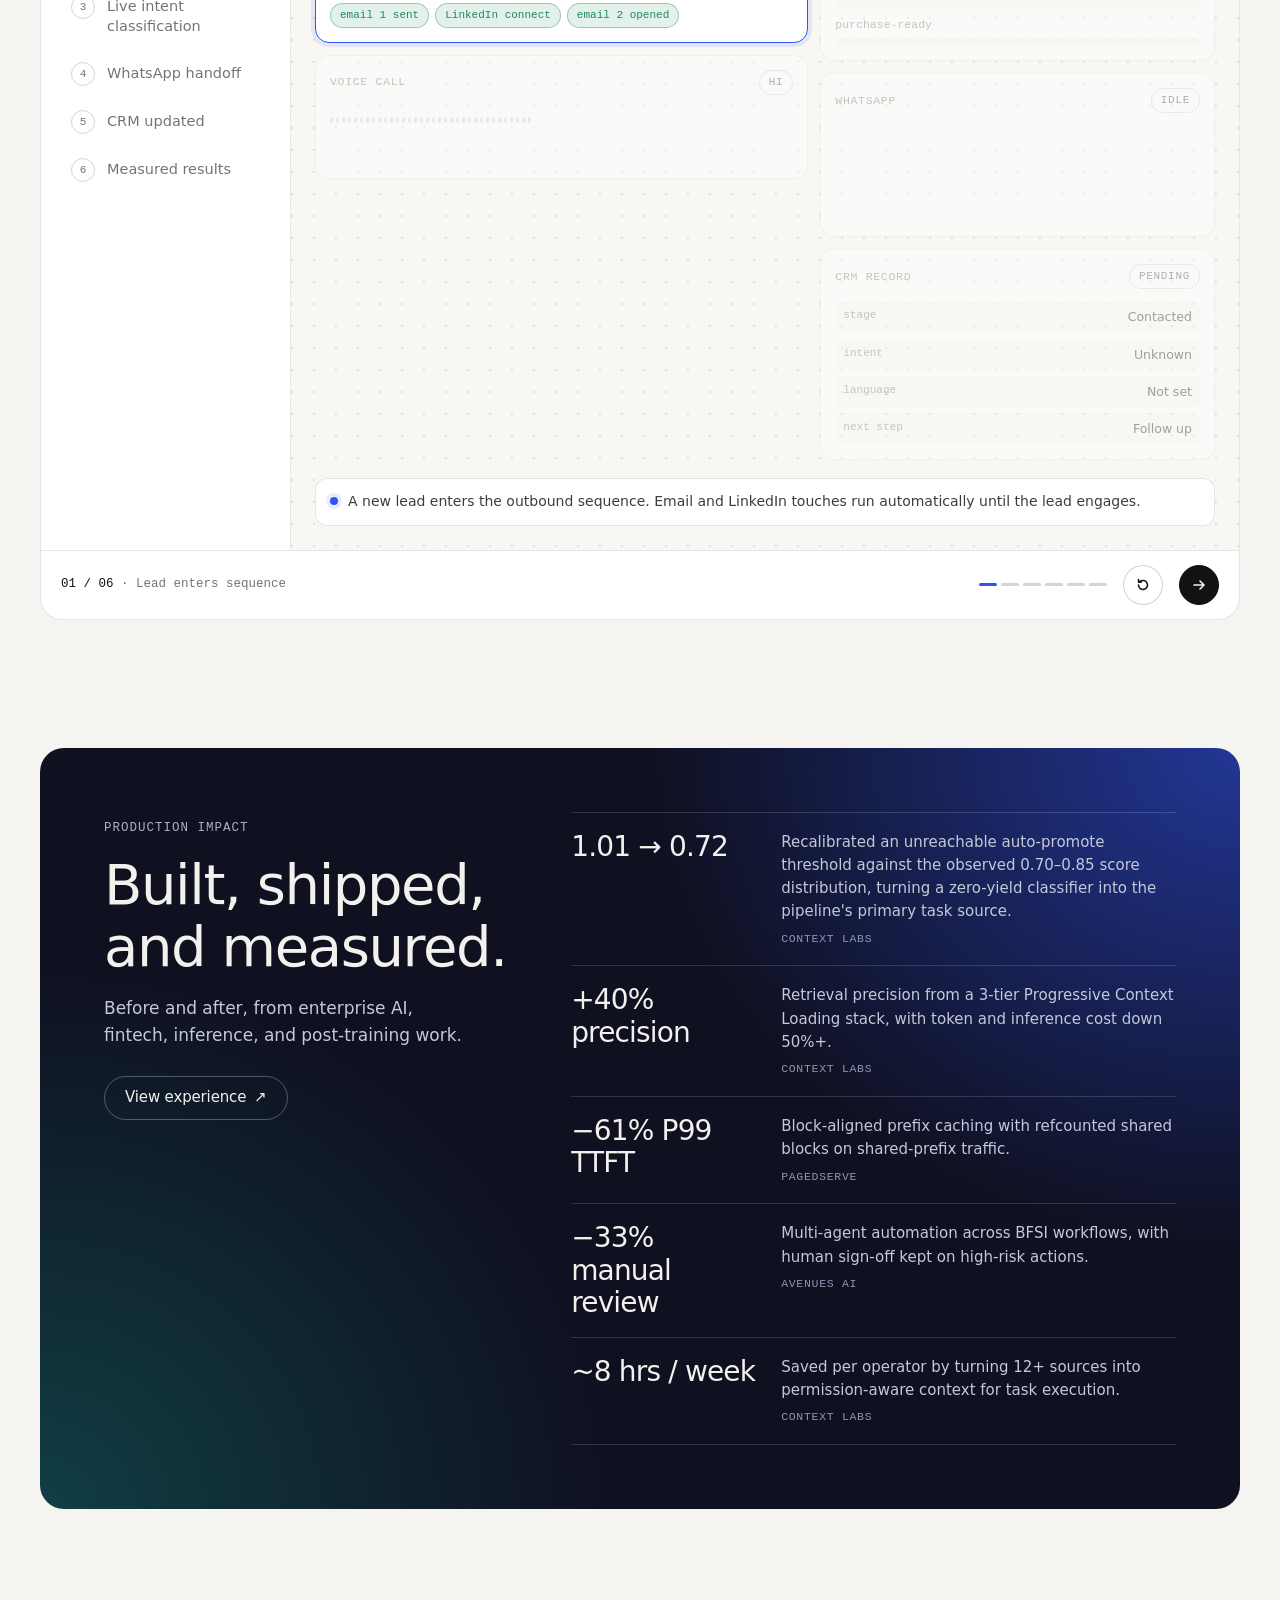
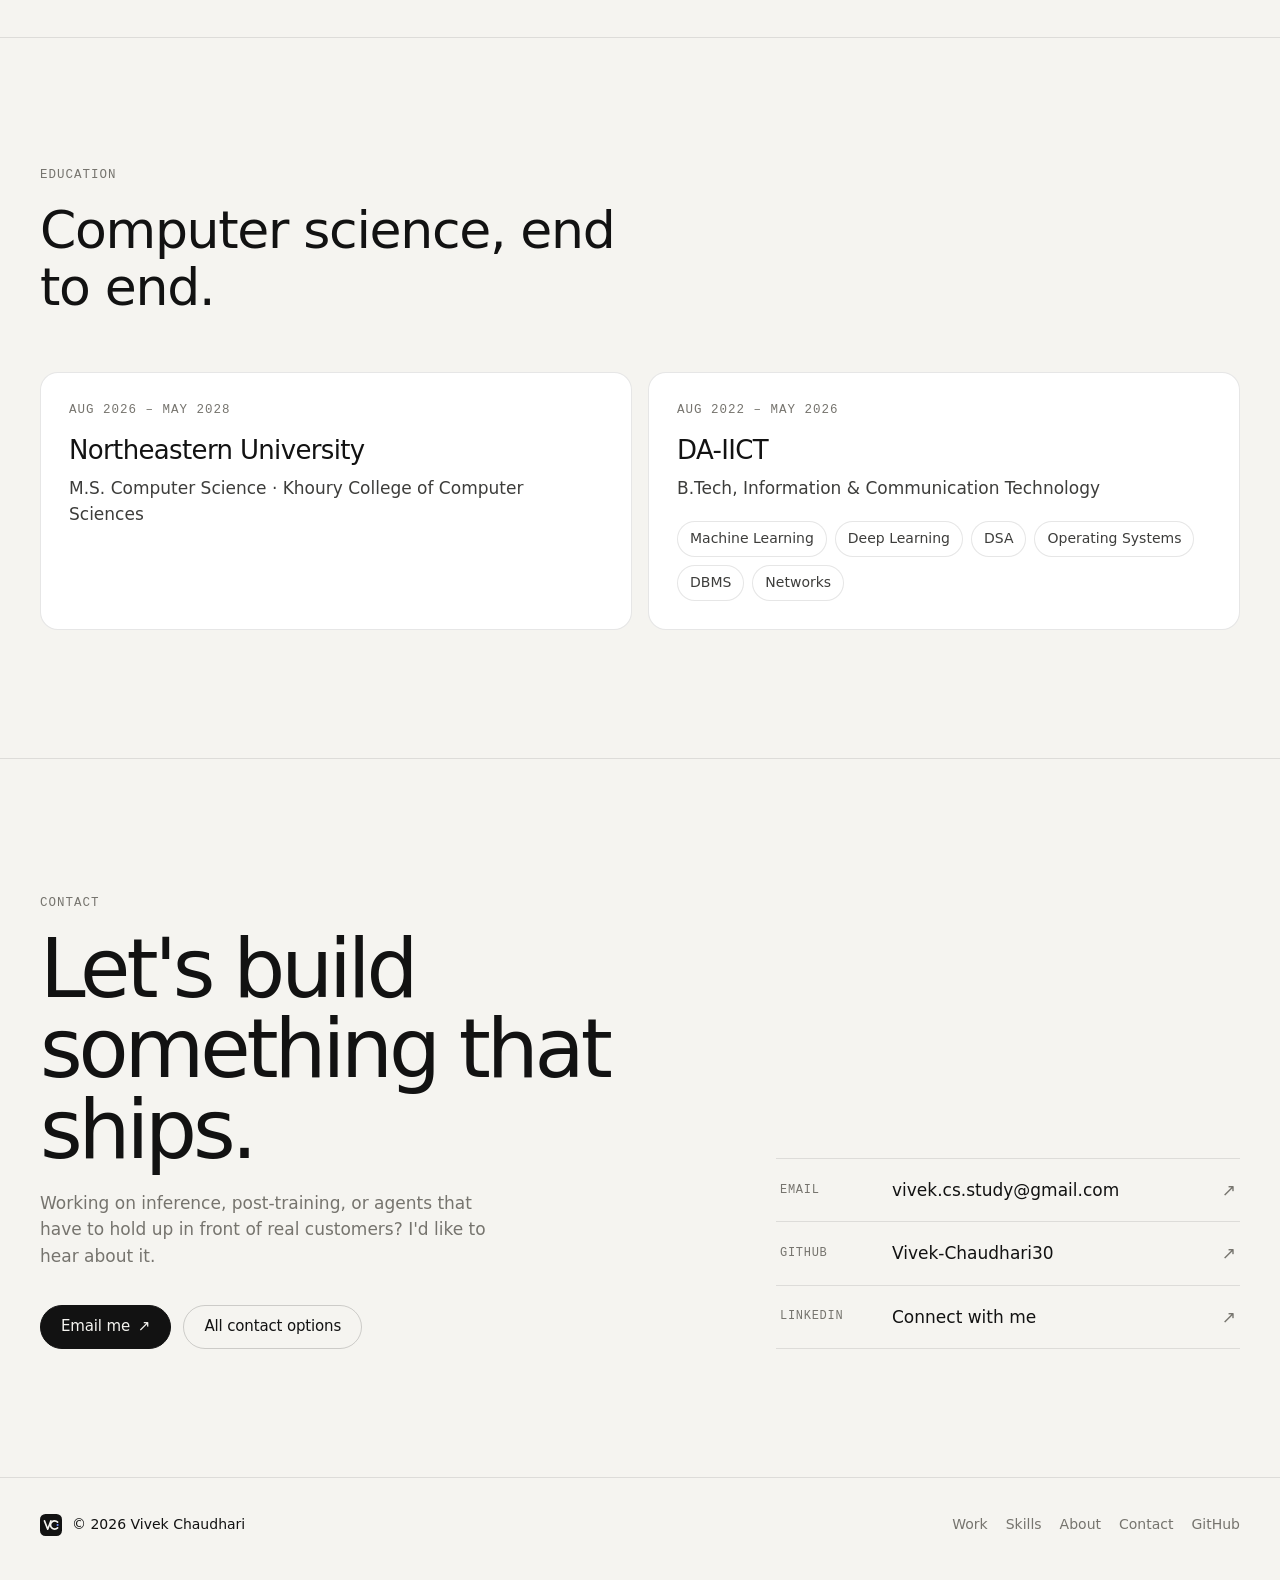
==== commit e2b1d54e: "Add headshot to profile card and About page" ====
--- a/index.html
+++ b/index.html
@@ -87,7 +87,7 @@
             <div class="profile-top">
               <div class="avatar">
                 <span aria-hidden="true">VC</span>
-                <img src="images/vivek.jpg" alt="Portrait of Vivek Chaudhari" width="76" height="76">
+                <img src="images/vivek-face.jpg" alt="Portrait of Vivek Chaudhari" width="76" height="76">
               </div>
               <div>
                 <h2>Vivek Chaudhari</h2>
--- a/assets/css/site.css
+++ b/assets/css/site.css
@@ -0,0 +1,723 @@
+/* Vivek Chaudhari portfolio
+   Plain CSS. Tokens first, then layout, then components. */
+
+:root {
+  --bg: #f5f4f0;
+  --bg-2: #eceae4;
+  --surface: #ffffff;
+  --surface-2: #f8f7f4;
+  --ink: #121212;
+  --ink-2: #3d3d3b;
+  --muted: #76746e;
+  --line: rgba(18, 18, 18, 0.1);
+  --line-2: rgba(18, 18, 18, 0.18);
+  --accent: #3155f5;
+  --accent-ink: #ffffff;
+  --accent-soft: rgba(49, 85, 245, 0.1);
+  --ok: #1f8a5b;
+  --ok-soft: rgba(31, 138, 91, 0.12);
+  --bad: #c2412d;
+  --bad-soft: rgba(194, 65, 45, 0.12);
+  --seq-1: #3155f5;
+  --seq-2: #d9861c;
+  --seq-3: #149488;
+  --band: #101012;
+  --band-ink: #f2f1ed;
+  --band-muted: #9a9890;
+  --band-line: rgba(255, 255, 255, 0.12);
+  --shadow: 0 1px 2px rgba(0, 0, 0, 0.04), 0 12px 40px -12px rgba(0, 0, 0, 0.12);
+  --radius: 18px;
+  --radius-sm: 10px;
+  --font: "Geist", ui-sans-serif, system-ui, -apple-system, "Segoe UI", Roboto, sans-serif;
+  --mono: "Geist Mono", ui-monospace, "SF Mono", Menlo, Consolas, monospace;
+  --wrap: 1200px;
+  --gutter: clamp(16px, 4vw, 40px);
+  --ease: cubic-bezier(0.2, 0.7, 0.2, 1);
+  color-scheme: light dark;
+}
+
+@media (prefers-color-scheme: dark) {
+  :root {
+    --bg: #0d0d0f;
+    --bg-2: #141417;
+    --surface: #17171a;
+    --surface-2: #1c1c20;
+    --ink: #f2f1ed;
+    --ink-2: #cfcdc6;
+    --muted: #94928b;
+    --line: rgba(255, 255, 255, 0.09);
+    --line-2: rgba(255, 255, 255, 0.17);
+    --accent: #7d95ff;
+    --accent-ink: #0d0d0f;
+    --accent-soft: rgba(125, 149, 255, 0.14);
+    --ok: #4cc38a;
+    --ok-soft: rgba(76, 195, 138, 0.14);
+    --bad: #f07a63;
+    --bad-soft: rgba(240, 122, 99, 0.14);
+    --seq-1: #7d95ff;
+    --seq-2: #f0a54a;
+    --seq-3: #3fc7b8;
+    --band: #17171a;
+    --band-line: rgba(255, 255, 255, 0.1);
+    --shadow: 0 1px 2px rgba(0, 0, 0, 0.3), 0 16px 48px -16px rgba(0, 0, 0, 0.6);
+  }
+}
+
+/* ---------- Base ---------- */
+*,
+*::before,
+*::after { box-sizing: border-box; }
+
+html { -webkit-text-size-adjust: 100%; scroll-behavior: smooth; scroll-padding-top: 88px; }
+
+body {
+  margin: 0;
+  background: var(--bg);
+  color: var(--ink);
+  font-family: var(--font);
+  font-size: 17px;
+  line-height: 1.55;
+  font-weight: 400;
+  -webkit-font-smoothing: antialiased;
+  text-rendering: optimizeLegibility;
+  overflow-x: hidden;
+}
+
+img, svg { display: block; max-width: 100%; }
+a { color: inherit; text-decoration: none; }
+button { font: inherit; color: inherit; }
+h1, h2, h3, h4 { margin: 0; font-weight: 400; letter-spacing: -0.025em; line-height: 1.1; }
+p { margin: 0; }
+ul, ol { margin: 0; padding: 0; list-style: none; }
+
+:focus-visible { outline: 2px solid var(--accent); outline-offset: 3px; border-radius: 6px; }
+
+.skip {
+  position: absolute;
+  left: 16px;
+  top: -60px;
+  z-index: 100;
+  padding: 10px 16px;
+  background: var(--ink);
+  color: var(--bg);
+  border-radius: 999px;
+  transition: top 0.2s var(--ease);
+}
+.skip:focus { top: 12px; }
+
+.sr-only {
+  position: absolute; width: 1px; height: 1px; padding: 0; margin: -1px;
+  overflow: hidden; clip: rect(0 0 0 0); white-space: nowrap; border: 0;
+}
+
+.wrap { width: 100%; max-width: calc(var(--wrap) + var(--gutter) * 2); margin-inline: auto; padding-inline: var(--gutter); }
+
+.mono, .eyebrow, .kicker { font-family: var(--mono); font-size: 12.5px; letter-spacing: 0.02em; }
+.eyebrow { color: var(--muted); text-transform: uppercase; letter-spacing: 0.08em; }
+.muted { color: var(--muted); }
+
+/* ---------- Buttons and links ---------- */
+.btn {
+  display: inline-flex; align-items: center; gap: 8px;
+  min-height: 44px; padding: 0 20px;
+  border-radius: 999px; border: 1px solid var(--line-2);
+  font-size: 15px; font-weight: 500; letter-spacing: -0.01em;
+  transition: background 0.2s var(--ease), border-color 0.2s var(--ease), transform 0.2s var(--ease), color 0.2s var(--ease);
+  cursor: pointer; background: transparent;
+}
+.btn:hover { border-color: var(--ink); }
+.btn:active { transform: translateY(1px); }
+.btn-primary { background: var(--ink); color: var(--bg); border-color: var(--ink); }
+.btn-primary:hover { background: var(--accent); border-color: var(--accent); color: var(--accent-ink); }
+.btn .arr { transition: transform 0.2s var(--ease); }
+.btn:hover .arr { transform: translate(2px, -2px); }
+
+.link {
+  display: inline-flex; align-items: center; gap: 6px;
+  font-size: 15px; color: var(--ink);
+  border-bottom: 1px solid var(--line-2); padding-bottom: 2px;
+  transition: border-color 0.2s var(--ease), color 0.2s var(--ease);
+}
+.link:hover { color: var(--accent); border-color: var(--accent); }
+
+/* ---------- Header ---------- */
+.site-header {
+  position: sticky; top: 0; z-index: 50;
+  background: color-mix(in srgb, var(--bg) 82%, transparent);
+  backdrop-filter: saturate(1.4) blur(14px);
+  -webkit-backdrop-filter: saturate(1.4) blur(14px);
+  border-bottom: 1px solid var(--line);
+}
+.nav { display: flex; align-items: center; justify-content: space-between; height: 64px; gap: 24px; }
+.brand { display: inline-flex; align-items: center; gap: 10px; font-weight: 500; letter-spacing: -0.01em; }
+.brand-mark { width: 28px; height: 28px; color: var(--ink); }
+.brand-mark rect { fill: var(--ink); }
+.brand-mark .fg { stroke: var(--bg); }
+.nav-links { display: flex; align-items: center; gap: 4px; }
+.nav-links a {
+  padding: 8px 12px; border-radius: 999px; font-size: 15px; color: var(--ink-2);
+  transition: background 0.2s var(--ease), color 0.2s var(--ease);
+}
+.nav-links a:hover { background: var(--bg-2); color: var(--ink); }
+.nav-links a[aria-current="page"] { color: var(--ink); background: var(--bg-2); }
+.nav-links .nav-cta { margin-left: 6px; background: var(--ink); color: var(--bg); }
+.nav-links .nav-cta:hover { background: var(--accent); color: var(--accent-ink); }
+.menu-button {
+  display: none; width: 44px; height: 44px; border: 1px solid var(--line-2);
+  border-radius: 999px; background: transparent; cursor: pointer; padding: 0;
+  align-items: center; justify-content: center; flex-direction: column; gap: 5px;
+}
+.menu-button span { display: block; width: 16px; height: 1.5px; background: var(--ink); transition: transform 0.2s var(--ease), opacity 0.2s; }
+.menu-button[aria-expanded="true"] span:nth-child(1) { transform: translateY(6.5px) rotate(45deg); }
+.menu-button[aria-expanded="true"] span:nth-child(2) { opacity: 0; }
+.menu-button[aria-expanded="true"] span:nth-child(3) { transform: translateY(-6.5px) rotate(-45deg); }
+
+@media (max-width: 760px) {
+  .menu-button { display: inline-flex; }
+  .nav-links {
+    position: absolute; top: 64px; left: 0; right: 0;
+    flex-direction: column; align-items: stretch; gap: 2px;
+    padding: 12px var(--gutter) 20px;
+    background: var(--bg); border-bottom: 1px solid var(--line);
+    display: none;
+  }
+  .nav-links.open { display: flex; }
+  .nav-links a { padding: 14px 12px; font-size: 17px; }
+  .nav-links .nav-cta { margin: 8px 0 0; text-align: center; }
+}
+
+/* ---------- Sections ---------- */
+.section { padding-block: clamp(72px, 10vw, 128px); }
+.section + .section { border-top: 1px solid var(--line); }
+.section-head { display: grid; grid-template-columns: minmax(0, 1fr) auto; align-items: end; gap: 24px 48px; margin-bottom: clamp(36px, 5vw, 56px); }
+.section-head h2 { font-size: clamp(32px, 4.4vw, 52px); max-width: 18ch; }
+.section-head p { color: var(--muted); max-width: 52ch; margin-top: 16px; }
+.section-head .eyebrow { display: block; margin-bottom: 16px; }
+@media (max-width: 760px) { .section-head { grid-template-columns: 1fr; } }
+
+/* ---------- Hero ---------- */
+.hero { position: relative; padding-block: clamp(48px, 8vw, 104px) clamp(64px, 9vw, 112px); overflow: hidden; }
+.hero::before {
+  content: ""; position: absolute; inset: 0; z-index: -1; pointer-events: none;
+  background-image: radial-gradient(circle at 1px 1px, var(--line-2) 1px, transparent 0);
+  background-size: 26px 26px;
+  mask-image: radial-gradient(ellipse 70% 70% at 70% 30%, #000 10%, transparent 70%);
+  -webkit-mask-image: radial-gradient(ellipse 70% 70% at 70% 30%, #000 10%, transparent 70%);
+}
+.hero::after {
+  content: ""; position: absolute; z-index: -1; pointer-events: none;
+  width: 720px; height: 720px; right: -200px; top: -320px; border-radius: 50%;
+  background: radial-gradient(closest-side, var(--accent-soft), transparent);
+}
+.hero-grid { display: grid; grid-template-columns: minmax(0, 1.1fr) minmax(0, 0.9fr); gap: clamp(40px, 6vw, 80px); align-items: center; }
+.hero-copy .eyebrow { display: inline-flex; align-items: center; gap: 10px; margin-bottom: 28px; }
+.hero-copy .eyebrow .dot { width: 7px; height: 7px; border-radius: 50%; background: var(--ok); box-shadow: 0 0 0 4px var(--ok-soft); }
+.hero h1 { font-size: clamp(40px, 6vw, 76px); font-weight: 300; letter-spacing: -0.045em; line-height: 1.02; max-width: 14ch; }
+.hero h1 em { font-style: normal; color: var(--muted); }
+.hero .lede { font-size: clamp(17px, 1.6vw, 20px); color: var(--ink-2); max-width: 46ch; margin-top: 28px; }
+.actions { display: flex; flex-wrap: wrap; gap: 12px; margin-top: 36px; }
+@media (max-width: 900px) { .hero-grid { grid-template-columns: 1fr; } }
+
+/* ---------- Profile window ---------- */
+.window {
+  background: var(--surface); border: 1px solid var(--line); border-radius: var(--radius);
+  box-shadow: var(--shadow); overflow: hidden;
+}
+.window-bar {
+  display: flex; align-items: center; gap: 12px; padding: 12px 16px;
+  border-bottom: 1px solid var(--line); background: var(--surface-2);
+  font-family: var(--mono); font-size: 12px; color: var(--muted);
+}
+.window-dots { display: flex; gap: 6px; }
+.window-dots i { width: 10px; height: 10px; border-radius: 50%; background: var(--line-2); }
+.window-bar .title { flex: 1; }
+.window-bar a:hover { color: var(--ink); }
+.profile { padding: 24px; display: grid; gap: 20px; }
+.profile-top { display: flex; align-items: center; gap: 18px; }
+.avatar {
+  position: relative; flex: none; width: 76px; height: 76px; border-radius: 22px; overflow: hidden;
+  display: grid; place-items: center;
+  background: linear-gradient(140deg, var(--accent), #12172e);
+  color: #f5f4f0; font-weight: 500; font-size: 26px; letter-spacing: -0.02em;
+}
+.avatar img { position: absolute; inset: 0; width: 100%; height: 100%; object-fit: cover; }
+.avatar.lg { width: 100%; height: auto; aspect-ratio: 4 / 5; border-radius: var(--radius); font-size: clamp(64px, 12vw, 120px); font-weight: 300; }
+.profile h2 { font-size: 26px; letter-spacing: -0.03em; }
+.profile .role { color: var(--muted); margin-top: 4px; font-size: 15px; }
+.profile-links { display: flex; gap: 8px; flex-wrap: wrap; }
+.chip-link {
+  display: inline-flex; align-items: center; gap: 6px; padding: 7px 12px; border-radius: 999px;
+  border: 1px solid var(--line-2); font-size: 14px; transition: border-color 0.2s, color 0.2s;
+}
+.chip-link:hover { border-color: var(--accent); color: var(--accent); }
+.chip-link svg { width: 15px; height: 15px; }
+.facts { display: grid; border-top: 1px solid var(--line); }
+.facts div { display: grid; grid-template-columns: 76px 1fr; gap: 16px; padding: 12px 0; border-bottom: 1px solid var(--line); font-size: 15px; }
+.facts dt { font-family: var(--mono); font-size: 12px; color: var(--muted); padding-top: 2px; text-transform: uppercase; letter-spacing: 0.06em; }
+.facts dd { margin: 0; }
+.window-status {
+  display: flex; justify-content: space-between; gap: 12px; padding: 12px 16px;
+  font-family: var(--mono); font-size: 12px; color: var(--muted); background: var(--surface-2); border-top: 1px solid var(--line);
+}
+.window-status a { color: var(--ink); white-space: nowrap; }
+.window-status a:hover { color: var(--accent); }
+@media (max-width: 420px) { .window-status span { display: none; } }
+
+/* ---------- Timeline ---------- */
+.timeline { position: relative; display: grid; gap: 16px; }
+.timeline::before { content: ""; position: absolute; left: 7px; top: 12px; bottom: 12px; width: 1px; background: var(--line-2); }
+.tl-item { position: relative; padding-left: 36px; }
+.tl-item::before {
+  content: ""; position: absolute; left: 0; top: 30px; width: 15px; height: 15px; border-radius: 50%;
+  background: var(--bg); border: 1px solid var(--line-2);
+}
+.tl-item.current::before { background: var(--accent); border-color: var(--accent); box-shadow: 0 0 0 5px var(--accent-soft); }
+.tl-card {
+  display: grid; grid-template-columns: 180px minmax(0, 1fr) 220px; gap: 24px 32px; align-items: start;
+  padding: 24px 28px; border-radius: var(--radius); background: var(--surface); border: 1px solid var(--line);
+  transition: border-color 0.25s var(--ease), transform 0.25s var(--ease), box-shadow 0.25s var(--ease);
+}
+.tl-card:hover { border-color: var(--line-2); transform: translateY(-2px); box-shadow: var(--shadow); }
+.tl-meta { font-family: var(--mono); font-size: 12.5px; color: var(--muted); display: grid; gap: 4px; padding-top: 4px; }
+.tl-main h3 { font-size: 24px; display: flex; align-items: center; gap: 10px; }
+.tl-main h3 .arr { font-size: 18px; color: var(--muted); transition: transform 0.2s var(--ease), color 0.2s; }
+.tl-card:hover h3 .arr { transform: translate(2px, -2px); color: var(--accent); }
+.tl-main .role { color: var(--ink-2); margin-top: 6px; font-size: 15px; }
+.tl-main .sum { color: var(--muted); margin-top: 12px; font-size: 15.5px; }
+.tl-metric { border-left: 1px solid var(--line); padding-left: 24px; }
+.tl-metric strong { display: block; font-size: 30px; font-weight: 400; letter-spacing: -0.035em; line-height: 1.1; }
+.tl-metric span { display: block; color: var(--muted); font-size: 14px; margin-top: 6px; }
+@media (max-width: 960px) {
+  .tl-card { grid-template-columns: 1fr; gap: 14px; padding: 22px; }
+  .tl-meta { grid-auto-flow: column; justify-content: start; gap: 12px; }
+  .tl-metric { border-left: 0; padding-left: 0; border-top: 1px solid var(--line); padding-top: 14px; }
+}
+
+/* ---------- Metrics band ---------- */
+.band { background: var(--band); color: var(--band-ink); }
+.band .eyebrow { color: var(--band-muted); }
+.metrics { display: grid; grid-template-columns: repeat(3, minmax(0, 1fr)); border-top: 1px solid var(--band-line); }
+.metrics li { padding: 28px 28px 32px 0; border-bottom: 1px solid var(--band-line); }
+.metrics li:not(:nth-child(3n + 1)) { padding-left: 28px; border-left: 1px solid var(--band-line); }
+.metrics strong { display: block; font-size: clamp(34px, 4.4vw, 54px); font-weight: 300; letter-spacing: -0.045em; line-height: 1; }
+.metrics span { display: block; margin-top: 12px; color: var(--band-muted); font-size: 15px; max-width: 26ch; }
+.metrics small { display: block; margin-top: 6px; font-family: var(--mono); font-size: 11.5px; color: var(--band-muted); opacity: 0.8; text-transform: uppercase; letter-spacing: 0.06em; }
+.band-head { display: flex; justify-content: space-between; align-items: end; gap: 24px; margin-bottom: 36px; }
+.band-head h2 { font-size: clamp(28px, 3.6vw, 44px); max-width: 20ch; }
+@media (max-width: 860px) {
+  .metrics { grid-template-columns: repeat(2, minmax(0, 1fr)); }
+  .metrics li, .metrics li:not(:nth-child(3n + 1)) { padding: 22px 16px 24px 0; border-left: 0; }
+  .metrics li:nth-child(2n) { padding-left: 16px; border-left: 1px solid var(--band-line); }
+}
+
+/* ---------- Skills ---------- */
+.skills-layout { display: grid; grid-template-columns: minmax(0, 0.8fr) minmax(0, 1.2fr); gap: clamp(32px, 6vw, 80px); align-items: start; }
+.skills-intro p + p { margin-top: 18px; }
+.skills-intro p { color: var(--muted); font-size: 18px; }
+.skills-intro p strong { color: var(--ink); font-weight: 500; }
+.skill-grid { display: grid; grid-template-columns: repeat(auto-fill, minmax(96px, 1fr)); gap: 10px; }
+.skill {
+  display: grid; justify-items: center; align-content: center; gap: 10px; aspect-ratio: 1;
+  padding: 10px 6px; border-radius: 16px; background: var(--surface); border: 1px solid var(--line);
+  font-size: 12.5px; color: var(--muted); text-align: center; line-height: 1.2;
+  transition: border-color 0.2s var(--ease), color 0.2s var(--ease), transform 0.2s var(--ease);
+}
+.skill:hover, .skill:focus-visible { border-color: var(--line-2); color: var(--ink); transform: translateY(-2px); }
+.skill i {
+  width: 30px; height: 30px; background: var(--ink-2);
+  -webkit-mask: var(--icon) center / contain no-repeat; mask: var(--icon) center / contain no-repeat;
+  transition: background 0.2s var(--ease);
+}
+.skill:hover i, .skill:focus-visible i { background: var(--accent); }
+.skill i.glyph { -webkit-mask: none; mask: none; background: none; display: grid; place-items: center; font-family: var(--mono); font-style: normal; font-size: 13px; font-weight: 500; color: var(--ink-2); border: 1.5px solid currentColor; border-radius: 8px; }
+.skill:hover i.glyph { color: var(--accent); background: none; }
+.tags { display: flex; flex-wrap: wrap; gap: 8px; margin-top: 20px; }
+.tag {
+  display: inline-flex; align-items: center; padding: 6px 12px; border-radius: 999px;
+  border: 1px solid var(--line); background: var(--surface); font-size: 14px; color: var(--ink-2);
+}
+@media (max-width: 900px) { .skills-layout { grid-template-columns: 1fr; } }
+@media (max-width: 420px) { .skill-grid { grid-template-columns: repeat(4, minmax(0, 1fr)); gap: 8px; } .skill { font-size: 11px; border-radius: 12px; } .skill i { width: 24px; height: 24px; } }
+
+.skill-group { display: grid; grid-template-columns: 240px minmax(0, 1fr); gap: 24px 48px; padding-block: 40px; border-top: 1px solid var(--line); }
+.skill-group h2 { font-size: 26px; }
+.skill-group p.muted { margin-top: 10px; font-size: 15px; }
+@media (max-width: 860px) { .skill-group { grid-template-columns: 1fr; } }
+
+/* ---------- Demos ---------- */
+.demos { display: grid; gap: clamp(28px, 4vw, 44px); }
+.demo { background: var(--surface); border: 1px solid var(--line); border-radius: calc(var(--radius) + 4px); overflow: hidden; }
+.demo-head { display: grid; grid-template-columns: minmax(0, 1fr) auto; gap: 16px 40px; padding: 28px 28px 24px; align-items: end; border-bottom: 1px solid var(--line); }
+.demo-head .kicker { color: var(--accent); display: block; margin-bottom: 10px; text-transform: uppercase; letter-spacing: 0.08em; }
+.demo-head h3 { font-size: clamp(26px, 3vw, 34px); }
+.demo-head p { color: var(--muted); margin-top: 10px; max-width: 62ch; font-size: 15.5px; }
+.demo-head .stack { font-family: var(--mono); font-size: 12px; color: var(--muted); margin-top: 12px; }
+.demo-body { display: grid; grid-template-columns: 250px minmax(0, 1fr); min-height: 460px; }
+.demo-steps { padding: 20px; border-right: 1px solid var(--line); display: grid; align-content: start; gap: 4px; counter-reset: step; }
+.demo-steps button {
+  width: 100%; display: grid; grid-template-columns: 26px 1fr; gap: 10px; align-items: start; text-align: left;
+  padding: 10px 10px; border: 0; border-radius: 12px; background: transparent; cursor: pointer; color: var(--muted);
+  transition: background 0.25s var(--ease), color 0.25s var(--ease);
+}
+.demo-steps button:hover { color: var(--ink); background: var(--surface-2); }
+.demo-steps .n {
+  width: 24px; height: 24px; border-radius: 50%; display: grid; place-items: center;
+  border: 1px solid var(--line-2); font-family: var(--mono); font-size: 11px; transition: all 0.25s var(--ease);
+}
+.demo-steps b { font-weight: 500; font-size: 14.5px; line-height: 1.35; display: block; padding-top: 2px; }
+.demo-steps small { display: block; font-size: 12.5px; color: var(--muted); margin-top: 2px; line-height: 1.4; max-height: 0; overflow: hidden; opacity: 0; transition: max-height 0.35s var(--ease), opacity 0.3s; }
+.demo-steps button.done .n { background: var(--ink); color: var(--bg); border-color: var(--ink); }
+.demo-steps button[aria-current="step"] { color: var(--ink); background: var(--accent-soft); }
+.demo-steps button[aria-current="step"] .n { background: var(--accent); border-color: var(--accent); color: var(--accent-ink); box-shadow: 0 0 0 4px var(--accent-soft); }
+.demo-steps button[aria-current="step"] small { max-height: 80px; opacity: 1; }
+.demo-stage {
+  position: relative; padding: 40px 24px 24px; overflow: hidden;
+  background:
+    radial-gradient(circle at 1px 1px, var(--line) 1px, transparent 0) 0 0 / 22px 22px,
+    var(--surface-2);
+}
+.stage-tag { position: absolute; top: 13px; left: 24px; font-family: var(--mono); font-size: 11px; color: var(--muted); text-transform: uppercase; letter-spacing: 0.06em; }
+.stage-note {
+  margin-top: 18px; padding: 12px 14px; border-radius: 12px; background: var(--surface); border: 1px solid var(--line);
+  font-size: 14px; color: var(--ink-2); display: flex; gap: 10px; align-items: flex-start; min-height: 48px;
+}
+.stage-note::before { content: ""; flex: none; width: 8px; height: 8px; margin-top: 6px; border-radius: 50%; background: var(--accent); box-shadow: 0 0 0 4px var(--accent-soft); }
+.demo-controls { display: flex; align-items: center; gap: 16px; padding: 14px 20px; border-top: 1px solid var(--line); }
+.demo-caption { flex: 1; font-family: var(--mono); font-size: 12.5px; color: var(--muted); }
+.demo-caption b { color: var(--ink); font-weight: 500; }
+.demo-progress { display: flex; gap: 4px; }
+.demo-progress i { width: 18px; height: 3px; border-radius: 2px; background: var(--line-2); transition: background 0.3s var(--ease); }
+.demo-progress i.on { background: var(--accent); }
+.icon-btn {
+  width: 40px; height: 40px; border-radius: 50%; border: 1px solid var(--line-2); background: var(--surface);
+  display: grid; place-items: center; cursor: pointer; transition: border-color 0.2s, background 0.2s, color 0.2s;
+}
+.icon-btn:hover { border-color: var(--ink); }
+.icon-btn.primary { background: var(--ink); color: var(--bg); border-color: var(--ink); }
+.icon-btn.primary:hover { background: var(--accent); border-color: var(--accent); color: var(--accent-ink); }
+.icon-btn svg { width: 16px; height: 16px; }
+
+/* End card */
+.demo-end {
+  position: absolute; inset: 0; z-index: 5; display: grid; align-content: center; justify-items: start; gap: 22px;
+  padding: clamp(24px, 4vw, 48px);
+  background: radial-gradient(120% 90% at 100% 0%, color-mix(in srgb, var(--accent) 38%, var(--band)) 0%, var(--band) 60%);
+  color: var(--band-ink);
+  opacity: 0; visibility: hidden; transform: scale(0.98);
+  transition: opacity 0.45s var(--ease), transform 0.45s var(--ease), visibility 0s linear 0.45s;
+}
+.demo[data-end="true"] .demo-end { opacity: 1; visibility: visible; transform: none; transition: opacity 0.45s var(--ease), transform 0.45s var(--ease); }
+.demo-end .eyebrow { color: var(--band-muted); }
+.demo-end h4 { font-size: clamp(22px, 2.6vw, 30px); font-weight: 300; max-width: 26ch; }
+.end-stats { display: grid; grid-template-columns: repeat(3, minmax(0, 1fr)); gap: 0; width: 100%; border-top: 1px solid var(--band-line); }
+.end-stats div { padding: 18px 18px 0 0; }
+.end-stats div + div { padding-left: 18px; border-left: 1px solid var(--band-line); }
+.end-stats strong { display: block; font-size: clamp(30px, 4vw, 48px); font-weight: 300; letter-spacing: -0.045em; line-height: 1; }
+.end-stats span { display: block; margin-top: 10px; font-size: 13.5px; color: var(--band-muted); }
+.end-actions { display: flex; gap: 10px; flex-wrap: wrap; }
+.end-actions .btn { border-color: var(--band-line); color: var(--band-ink); }
+.end-actions .btn:hover { border-color: var(--band-ink); }
+
+@media (max-width: 860px) {
+  .demo-head { grid-template-columns: 1fr; padding: 22px 18px 18px; }
+  .demo-body { grid-template-columns: 1fr; min-height: 0; }
+  .demo-steps { display: flex; gap: 6px; padding: 12px 18px; border-right: 0; border-bottom: 1px solid var(--line); overflow-x: auto; }
+  .demo-steps li { flex: none; }
+  .demo-steps button { display: block; padding: 4px; border-radius: 50%; }
+  .demo-steps b, .demo-steps small { display: none; }
+  .demo-steps .n { width: 28px; height: 28px; }
+  .demo-stage { padding: 38px 14px 18px; min-height: 420px; }
+  .stage-tag { left: 14px; }
+  .demo-controls { padding: 12px 14px; gap: 10px; }
+  .demo-progress { display: none; }
+  .end-stats { grid-template-columns: 1fr; }
+  .end-stats div, .end-stats div + div { padding: 14px 0 0; border-left: 0; }
+  .end-stats div + div { border-top: 1px solid var(--band-line); margin-top: 14px; }
+}
+
+/* Shared stage pieces */
+.panel { background: var(--surface); border: 1px solid var(--line); border-radius: 14px; padding: 14px; transition: opacity 0.4s var(--ease), border-color 0.4s var(--ease), transform 0.4s var(--ease), box-shadow 0.4s; }
+.panel-h { display: flex; justify-content: space-between; align-items: center; gap: 8px; font-family: var(--mono); font-size: 11.5px; color: var(--muted); text-transform: uppercase; letter-spacing: 0.06em; margin-bottom: 12px; }
+.panel.dim { opacity: 0.38; }
+.panel.live { border-color: var(--accent); box-shadow: 0 0 0 4px var(--accent-soft); }
+.pill { display: inline-flex; align-items: center; gap: 6px; padding: 3px 9px; border-radius: 999px; font-family: var(--mono); font-size: 11px; border: 1px solid var(--line-2); color: var(--ink-2); background: var(--surface); white-space: nowrap; }
+.pill.ok { color: var(--ok); border-color: color-mix(in srgb, var(--ok) 40%, transparent); background: var(--ok-soft); }
+.pill.bad { color: var(--bad); border-color: color-mix(in srgb, var(--bad) 40%, transparent); background: var(--bad-soft); }
+.pill.acc { color: var(--accent); border-color: color-mix(in srgb, var(--accent) 40%, transparent); background: var(--accent-soft); }
+
+/* PagedServe stage */
+.ps-grid { display: grid; grid-template-columns: 150px minmax(0, 1fr) minmax(0, 1fr); gap: 14px; }
+.ps-queue ul { display: grid; gap: 8px; }
+.req {
+  display: flex; align-items: center; justify-content: space-between; gap: 8px; padding: 8px 10px; border-radius: 10px;
+  border: 1px solid var(--line); font-family: var(--mono); font-size: 12px; background: var(--surface-2);
+  transition: all 0.4s var(--ease);
+}
+.req .sw { width: 9px; height: 9px; border-radius: 3px; background: var(--c); flex: none; }
+.req .st { color: var(--muted); font-size: 10.5px; text-transform: uppercase; }
+.req[data-status="hidden"] { opacity: 0; transform: translateX(-12px); }
+.req[data-status="running"] { border-color: var(--c); box-shadow: inset 3px 0 0 var(--c); }
+.req[data-status="running"] .st { color: var(--c); }
+.req[data-status="done"] { opacity: 0.45; }
+.req[data-status="done"] .st { text-decoration: line-through; }
+.ps-pool .blocks { display: grid; grid-template-columns: repeat(4, minmax(0, 1fr)); gap: 8px; }
+.blk {
+  position: relative; aspect-ratio: 1.25; border-radius: 9px; border: 1px dashed var(--line-2);
+  display: grid; place-items: center; font-family: var(--mono); font-size: 11px; color: var(--muted);
+  background: transparent; transition: background 0.45s var(--ease), border-color 0.45s var(--ease), color 0.45s, transform 0.45s var(--ease);
+}
+.blk[data-owner] { border-style: solid; border-color: transparent; color: #fff; background: var(--c); }
+.blk[data-owner="shared"] {
+  background: repeating-linear-gradient(135deg, var(--seq-1) 0 8px, var(--seq-2) 8px 16px);
+}
+.blk.pop { transform: scale(1.08); }
+.blk .rc {
+  position: absolute; top: -7px; right: -7px; min-width: 20px; height: 20px; padding: 0 5px; border-radius: 999px;
+  background: var(--ink); color: var(--bg); font-size: 10px; display: grid; place-items: center; opacity: 0; transform: scale(0.6);
+  transition: opacity 0.3s, transform 0.3s var(--ease);
+}
+.blk .rc.on { opacity: 1; transform: none; }
+.pool-legend { display: flex; flex-wrap: wrap; gap: 10px; margin-top: 12px; font-family: var(--mono); font-size: 11px; color: var(--muted); }
+.pool-legend i { display: inline-block; width: 9px; height: 9px; border-radius: 3px; margin-right: 5px; vertical-align: -1px; border: 1px dashed var(--line-2); }
+.ps-tables .rows { display: grid; gap: 10px; }
+.trow { display: grid; grid-template-columns: 30px 1fr; gap: 8px; align-items: center; transition: opacity 0.4s var(--ease), transform 0.4s var(--ease); }
+.trow[hidden] { display: none; }
+.trow.gone { opacity: 0.3; }
+.trow .lbl { font-family: var(--mono); font-size: 11.5px; color: var(--c); font-weight: 500; }
+.trow .cells { display: flex; gap: 5px; flex-wrap: wrap; }
+.trow .cell { min-width: 30px; height: 26px; padding: 0 6px; border-radius: 7px; display: grid; place-items: center; font-family: var(--mono); font-size: 11px; border: 1px solid var(--c); color: var(--c); background: var(--surface); animation: cellIn 0.4s var(--ease) both; }
+.trow .cell.sh { border-style: dashed; }
+.batch { display: flex; align-items: center; gap: 6px; flex-wrap: wrap; margin-top: 14px; font-family: var(--mono); font-size: 11.5px; color: var(--muted); }
+@keyframes cellIn { from { opacity: 0; transform: translateY(4px); } to { opacity: 1; transform: none; } }
+@media (max-width: 860px) {
+  .ps-grid { grid-template-columns: 1fr 1fr; }
+  .ps-queue { grid-column: 1 / -1; }
+  .ps-queue ul { grid-template-columns: repeat(3, minmax(0, 1fr)); }
+  .req { padding: 7px 8px; font-size: 11px; }
+}
+@media (max-width: 480px) {
+  .ps-grid { grid-template-columns: 1fr; }
+  .ps-pool .blocks { grid-template-columns: repeat(6, minmax(0, 1fr)); gap: 6px; }
+  .blk { aspect-ratio: 1; font-size: 10px; }
+  .req .st { display: none; }
+}
+
+/* GRPO stage */
+.gr-top { display: grid; grid-template-columns: minmax(0, 1fr) 210px; gap: 14px; }
+.gr-prompt p { font-size: 15px; color: var(--ink); line-height: 1.45; }
+.gr-prompt .gold { margin-top: 10px; font-family: var(--mono); font-size: 11.5px; color: var(--muted); }
+.gr-stats { display: grid; gap: 8px; font-family: var(--mono); font-size: 12px; }
+.gr-stats .kv { display: flex; justify-content: space-between; padding: 6px 8px; border-radius: 8px; background: var(--surface-2); }
+.gr-stats .kv b { font-weight: 500; color: var(--ink); }
+.gr-stats .eq { color: var(--muted); font-size: 11.5px; line-height: 1.5; }
+.gr-table { margin-top: 14px; }
+.gr-row {
+  display: grid; grid-template-columns: 30px 70px 74px 64px 50px minmax(80px, 1fr); gap: 8px; align-items: center;
+  padding: 5px 8px; border-radius: 8px; font-family: var(--mono); font-size: 11.5px;
+  transition: opacity 0.4s var(--ease), transform 0.4s var(--ease), background 0.3s;
+}
+.gr-row.head { color: var(--muted); font-size: 10.5px; text-transform: uppercase; letter-spacing: 0.05em; }
+.gr-row.body { background: var(--surface); border: 1px solid var(--line); margin-top: 4px; }
+.gr-row.body.off { opacity: 0; transform: translateY(6px); }
+.gr-row .c { opacity: 0; transition: opacity 0.35s var(--ease); }
+.gr-row .c.on { opacity: 1; }
+.adv { position: relative; height: 14px; border-radius: 4px; background: var(--surface-2); }
+.adv::before { content: ""; position: absolute; left: 50%; top: -3px; bottom: -3px; width: 1px; background: var(--line-2); }
+.adv i { position: absolute; top: 2px; bottom: 2px; border-radius: 3px; transition: width 0.55s var(--ease), left 0.55s var(--ease); }
+.adv i.pos { left: 50%; background: var(--ok); }
+.adv i.neg { background: var(--bad); }
+.adv em { position: absolute; top: -1px; font-style: normal; font-size: 10px; color: var(--ink-2); }
+.gr-update { margin-top: 14px; display: grid; grid-template-columns: minmax(0, 1fr) minmax(0, 1fr); gap: 14px; }
+.gr-update .formula { font-family: var(--mono); font-size: 12px; line-height: 1.7; color: var(--ink-2); }
+.meter { height: 8px; border-radius: 4px; background: var(--surface-2); overflow: hidden; margin-top: 6px; }
+.meter i { display: block; height: 100%; width: 0; background: var(--accent); border-radius: 4px; transition: width 0.7s var(--ease); }
+.meter-row { font-family: var(--mono); font-size: 11.5px; color: var(--muted); margin-top: 10px; }
+.meter-row:first-child { margin-top: 0; }
+.gr-loop { display: inline-flex; align-items: center; gap: 8px; }
+.gr-loop svg { width: 14px; height: 14px; }
+.spin svg { animation: spin 1.6s linear infinite; }
+@keyframes spin { to { transform: rotate(360deg); } }
+@media (max-width: 860px) {
+  .gr-top, .gr-update { grid-template-columns: 1fr; }
+  .gr-row { grid-template-columns: 22px 34px 34px 34px 36px minmax(60px, 1fr); gap: 6px; padding: 5px 6px; font-size: 10.5px; }
+  .gr-row .long { display: none; }
+  .gr-row .short { display: inline; }
+}
+.gr-row .short { display: none; }
+@media (max-width: 860px) { .gr-row .short { display: inline; } }
+
+/* Blastr stage */
+.bl-flow { display: flex; align-items: center; gap: 6px; margin-bottom: 16px; overflow-x: auto; padding-bottom: 2px; }
+.bl-node { flex: none; padding: 6px 10px; border-radius: 999px; border: 1px solid var(--line-2); font-family: var(--mono); font-size: 11px; color: var(--muted); background: var(--surface); transition: all 0.35s var(--ease); }
+.bl-node.on { color: var(--accent-ink); background: var(--accent); border-color: var(--accent); }
+.bl-node.done { color: var(--ink); border-color: var(--ink); }
+.bl-sep { flex: none; width: 14px; height: 1px; background: var(--line-2); }
+.bl-grid { display: grid; grid-template-columns: minmax(0, 1.25fr) minmax(0, 1fr); gap: 12px; }
+.bl-lead { display: grid; gap: 8px; }
+.bl-lead .who { display: flex; align-items: center; gap: 10px; }
+.bl-lead .av { width: 34px; height: 34px; border-radius: 10px; background: var(--seq-2); color: #fff; display: grid; place-items: center; font-size: 13px; font-weight: 500; flex: none; }
+.bl-lead .who b { font-weight: 500; font-size: 14px; display: block; }
+.bl-lead .who small { color: var(--muted); font-size: 12px; }
+.touches { display: flex; gap: 6px; flex-wrap: wrap; }
+.wave { display: flex; align-items: center; gap: 3px; height: 26px; margin-bottom: 10px; }
+.wave i { width: 3px; height: 6px; border-radius: 2px; background: var(--line-2); }
+.live .wave i { background: var(--accent); animation: wave 0.9s var(--ease) infinite alternate; }
+.live .wave i:nth-child(3n) { animation-delay: -0.3s; }
+.live .wave i:nth-child(3n + 1) { animation-delay: -0.6s; }
+.live .wave i:nth-child(4n) { animation-duration: 0.7s; }
+@keyframes wave { from { height: 4px; } to { height: 24px; } }
+.transcript { display: grid; gap: 7px; }
+.line { font-size: 13px; line-height: 1.45; padding: 7px 10px; border-radius: 10px; background: var(--surface-2); transition: opacity 0.4s var(--ease), transform 0.4s var(--ease); }
+.line.off { opacity: 0; transform: translateY(6px); height: 0; padding: 0; margin: -3.5px 0; overflow: hidden; }
+.line b { font-family: var(--mono); font-size: 10.5px; font-weight: 500; text-transform: uppercase; color: var(--muted); margin-right: 6px; }
+.line.ai b { color: var(--accent); }
+.bars { display: grid; gap: 9px; }
+.bar { font-family: var(--mono); font-size: 11.5px; color: var(--muted); }
+.bar .track { height: 8px; border-radius: 4px; background: var(--surface-2); overflow: hidden; margin-top: 4px; }
+.bar .track i { display: block; height: 100%; width: 0; border-radius: 4px; background: var(--line-2); transition: width 0.8s var(--ease), background 0.3s; }
+.bar.win { color: var(--ink); }
+.bar.win .track i { background: var(--ok); }
+.wa-bubble { font-size: 13px; line-height: 1.45; padding: 10px 12px; border-radius: 12px 12px 12px 4px; background: color-mix(in srgb, var(--ok) 14%, var(--surface)); border: 1px solid color-mix(in srgb, var(--ok) 30%, transparent); }
+.wa-bubble .buy { display: inline-flex; margin-top: 8px; padding: 6px 10px; border-radius: 8px; background: var(--ok); color: #fff; font-size: 12px; font-weight: 500; }
+.crm { display: grid; gap: 6px; font-size: 12.5px; }
+.crm div { display: flex; justify-content: space-between; gap: 10px; padding: 6px 8px; border-radius: 8px; background: var(--surface-2); }
+.crm span { color: var(--muted); font-family: var(--mono); font-size: 11px; }
+.crm b { font-weight: 500; text-align: right; transition: color 0.3s; }
+.crm b.new { color: var(--ok); }
+@media (max-width: 860px) { .bl-grid { grid-template-columns: 1fr; } }
+
+/* ---------- Results card ---------- */
+.results {
+  position: relative; overflow: hidden; border-radius: calc(var(--radius) + 6px); color: #f2f1ed;
+  background:
+    radial-gradient(80% 120% at 0% 100%, rgba(20, 148, 136, 0.35), transparent 60%),
+    radial-gradient(90% 120% at 100% 0%, rgba(49, 85, 245, 0.55), transparent 55%),
+    #0f1020;
+  padding: clamp(28px, 5vw, 64px);
+  display: grid; grid-template-columns: minmax(0, 0.8fr) minmax(0, 1.2fr); gap: clamp(32px, 5vw, 72px);
+}
+.results .eyebrow { color: #a9b0cc; }
+.results h2 { font-size: clamp(34px, 4.6vw, 56px); font-weight: 300; margin-top: 16px; }
+.results .intro p { color: #c4c8d8; margin-top: 18px; max-width: 34ch; }
+.results .btn { margin-top: 28px; border-color: rgba(255, 255, 255, 0.28); color: #f2f1ed; }
+.results .btn:hover { border-color: #fff; }
+.results ul { display: grid; }
+.results li { display: grid; grid-template-columns: 190px minmax(0, 1fr); gap: 20px; padding: 18px 0; border-top: 1px solid rgba(255, 255, 255, 0.14); }
+.results li:last-child { border-bottom: 1px solid rgba(255, 255, 255, 0.14); }
+.results li strong { font-size: clamp(22px, 2.4vw, 28px); font-weight: 300; letter-spacing: -0.03em; line-height: 1.15; }
+.results li p { color: #c4c8d8; font-size: 15px; }
+.results li small { display: block; margin-top: 6px; font-family: var(--mono); font-size: 11.5px; color: #8f96b3; text-transform: uppercase; letter-spacing: 0.06em; }
+@media (max-width: 900px) {
+  .results { grid-template-columns: 1fr; }
+  .results li { grid-template-columns: 1fr; gap: 6px; }
+}
+
+/* ---------- Education ---------- */
+.edu-grid { display: grid; grid-template-columns: repeat(2, minmax(0, 1fr)); gap: 16px; }
+.edu { padding: 28px; border-radius: var(--radius); background: var(--surface); border: 1px solid var(--line); display: grid; gap: 10px; align-content: start; }
+.edu .eyebrow { color: var(--muted); }
+.edu h3 { font-size: 26px; margin-top: 6px; }
+.edu p { color: var(--ink-2); }
+.edu .tags { margin-top: 10px; }
+@media (max-width: 760px) { .edu-grid { grid-template-columns: 1fr; } }
+
+/* ---------- CTA + footer ---------- */
+.cta { text-align: left; display: grid; grid-template-columns: minmax(0, 1.2fr) minmax(0, 0.8fr); gap: 40px; align-items: end; }
+.cta h2 { font-size: clamp(40px, 6.4vw, 84px); font-weight: 300; letter-spacing: -0.05em; line-height: 0.98; }
+.cta p { color: var(--muted); margin-top: 20px; max-width: 44ch; }
+.cta .actions { justify-content: flex-start; }
+.contact-list { display: grid; border-top: 1px solid var(--line); }
+.contact-list a, .contact-list .row {
+  display: grid; grid-template-columns: 96px minmax(0, 1fr) auto; gap: 16px; align-items: center; padding: 18px 4px;
+  border-bottom: 1px solid var(--line); transition: background 0.2s, padding 0.25s var(--ease);
+}
+.contact-list a:hover { background: var(--surface); padding-inline: 14px; }
+.contact-list .k { font-family: var(--mono); font-size: 12px; color: var(--muted); text-transform: uppercase; letter-spacing: 0.06em; }
+.contact-list .v { font-size: 17px; overflow-wrap: anywhere; }
+.contact-list .v small { display: block; color: var(--muted); font-size: 13.5px; margin-top: 2px; }
+.contact-list .a { color: var(--muted); }
+@media (max-width: 860px) { .cta { grid-template-columns: 1fr; } }
+@media (max-width: 420px) { .contact-list a, .contact-list .row { grid-template-columns: 1fr auto; } .contact-list .k { grid-column: 1 / -1; } }
+
+.site-footer { border-top: 1px solid var(--line); padding-block: 36px 44px; font-size: 14px; color: var(--muted); }
+.footer-grid { display: flex; flex-wrap: wrap; justify-content: space-between; gap: 20px; align-items: center; }
+.footer-grid nav { display: flex; flex-wrap: wrap; gap: 4px 18px; }
+.footer-grid nav a:hover { color: var(--ink); }
+.footer-brand { display: inline-flex; align-items: center; gap: 10px; color: var(--ink); }
+
+/* ---------- Subpages ---------- */
+.page-hero { padding-block: clamp(56px, 9vw, 112px) clamp(40px, 6vw, 72px); border-bottom: 1px solid var(--line); }
+.page-hero .eyebrow { display: block; margin-bottom: 22px; }
+.page-hero h1 { font-size: clamp(42px, 7vw, 88px); font-weight: 300; letter-spacing: -0.05em; line-height: 0.98; max-width: 15ch; }
+.page-hero h1 span { color: var(--muted); }
+.page-hero p { font-size: clamp(17px, 1.6vw, 20px); color: var(--ink-2); max-width: 56ch; margin-top: 28px; }
+.page-hero .chips { display: flex; flex-wrap: wrap; gap: 8px; margin-top: 28px; }
+
+.entry { display: grid; grid-template-columns: 280px minmax(0, 1fr); gap: 24px clamp(32px, 6vw, 80px); padding-block: clamp(48px, 7vw, 88px); border-bottom: 1px solid var(--line); scroll-margin-top: 72px; }
+.entry-side { position: sticky; top: 96px; align-self: start; display: grid; gap: 8px; }
+.entry-side .num { font-family: var(--mono); font-size: 12px; color: var(--accent); }
+.entry-side h2 { font-size: clamp(30px, 3.6vw, 42px); }
+.entry-side .role { color: var(--ink-2); font-size: 16px; }
+.entry-side .meta { font-family: var(--mono); font-size: 12px; color: var(--muted); line-height: 1.7; margin-top: 6px; }
+.entry-side .link { margin-top: 12px; justify-self: start; }
+.entry-main h3 { font-size: clamp(22px, 2.6vw, 30px); max-width: 30ch; }
+.entry-main > p { color: var(--muted); margin-top: 14px; max-width: 62ch; }
+.bullets { margin-top: 28px; display: grid; gap: 0; border-top: 1px solid var(--line); }
+.bullets li { position: relative; padding: 16px 0 16px 28px; border-bottom: 1px solid var(--line); color: var(--ink-2); font-size: 16px; }
+.bullets li::before { content: ""; position: absolute; left: 4px; top: 26px; width: 8px; height: 1.5px; background: var(--accent); }
+.bullets li strong { color: var(--ink); font-weight: 500; }
+.stat-row { display: grid; grid-template-columns: repeat(auto-fit, minmax(160px, 1fr)); gap: 12px; margin-top: 28px; }
+.stat { padding: 18px; border-radius: 14px; background: var(--surface); border: 1px solid var(--line); }
+.stat strong { display: block; font-size: 30px; font-weight: 300; letter-spacing: -0.04em; line-height: 1.05; }
+.stat span { display: block; color: var(--muted); font-size: 13.5px; margin-top: 8px; }
+.entry-main .tags { margin-top: 24px; }
+@media (max-width: 900px) { .entry { grid-template-columns: 1fr; } .entry-side { position: static; } }
+
+.group-title { padding-top: clamp(56px, 8vw, 96px); }
+.group-title h2 { font-size: clamp(30px, 4vw, 46px); }
+.group-title p { color: var(--muted); margin-top: 12px; max-width: 56ch; }
+
+.repo-grid { display: grid; grid-template-columns: repeat(2, minmax(0, 1fr)); gap: 14px; padding-block: 36px clamp(64px, 9vw, 112px); }
+.repo { display: grid; gap: 10px; padding: 22px; border-radius: var(--radius); background: var(--surface); border: 1px solid var(--line); transition: border-color 0.2s, transform 0.2s var(--ease); }
+.repo:hover { border-color: var(--line-2); transform: translateY(-2px); }
+.repo h3 { font-size: 20px; display: flex; justify-content: space-between; gap: 10px; }
+.repo h3 span { color: var(--muted); font-size: 16px; }
+.repo p { color: var(--muted); font-size: 15px; }
+.repo .mono { color: var(--muted); }
+@media (max-width: 760px) { .repo-grid { grid-template-columns: 1fr; } }
+
+.about-grid { display: grid; grid-template-columns: minmax(0, 0.7fr) minmax(0, 1.3fr); gap: clamp(32px, 6vw, 88px); align-items: start; }
+.about-photo { position: sticky; top: 96px; }
+.about-photo figcaption { margin-top: 12px; font-family: var(--mono); font-size: 12px; color: var(--muted); }
+.prose h2 { font-size: clamp(28px, 3.4vw, 40px); margin-bottom: 20px; }
+.prose p { color: var(--ink-2); font-size: 18px; max-width: 60ch; }
+.prose p + p { margin-top: 18px; }
+.prose section + section { margin-top: clamp(48px, 7vw, 80px); padding-top: clamp(48px, 7vw, 80px); border-top: 1px solid var(--line); }
+@media (max-width: 860px) { .about-grid { grid-template-columns: 1fr; } .about-photo { position: static; max-width: 320px; } }
+
+.contact-grid { display: grid; grid-template-columns: minmax(0, 0.9fr) minmax(0, 1.1fr); gap: clamp(32px, 6vw, 88px); padding-block: clamp(56px, 8vw, 104px); align-items: start; }
+@media (max-width: 860px) { .contact-grid { grid-template-columns: 1fr; } }
+
+/* ---------- Reveal on scroll ---------- */
+.reveal { opacity: 0; transform: translateY(14px); transition: opacity 0.7s var(--ease), transform 0.7s var(--ease); }
+.reveal.in { opacity: 1; transform: none; }
+.no-js .reveal { opacity: 1; transform: none; }
+
+@media (prefers-reduced-motion: reduce) {
+  html { scroll-behavior: auto; }
+  *, *::before, *::after { animation-duration: 0.001ms !important; animation-iteration-count: 1 !important; transition-duration: 0.001ms !important; transition-delay: 0s !important; }
+  .reveal { opacity: 1; transform: none; }
+}
+
+/* GRPO layout */
+.gr-main { display: grid; grid-template-columns: minmax(0, 1fr) 220px; gap: 14px; margin-top: 14px; align-items: start; }
+.gr-main .gr-table { margin-top: 0; }
+.gr-stats .kv b { text-align: right; overflow-wrap: anywhere; }
+@media (max-width: 860px) { .gr-main { grid-template-columns: 1fr; } }
+
+.gr-row.body.up { background: var(--ok-soft); border-color: color-mix(in srgb, var(--ok) 35%, transparent); }
+.gr-row.body.down { background: var(--bad-soft); border-color: color-mix(in srgb, var(--bad) 30%, transparent); }
+.blk[data-owner] { color: var(--accent-ink); }
+@media (max-width: 860px) { .gr-row .pill { padding: 2px 6px; } }
+.bl-flow, .demo-steps { scrollbar-width: none; }
+.bl-flow::-webkit-scrollbar, .demo-steps::-webkit-scrollbar { display: none; }
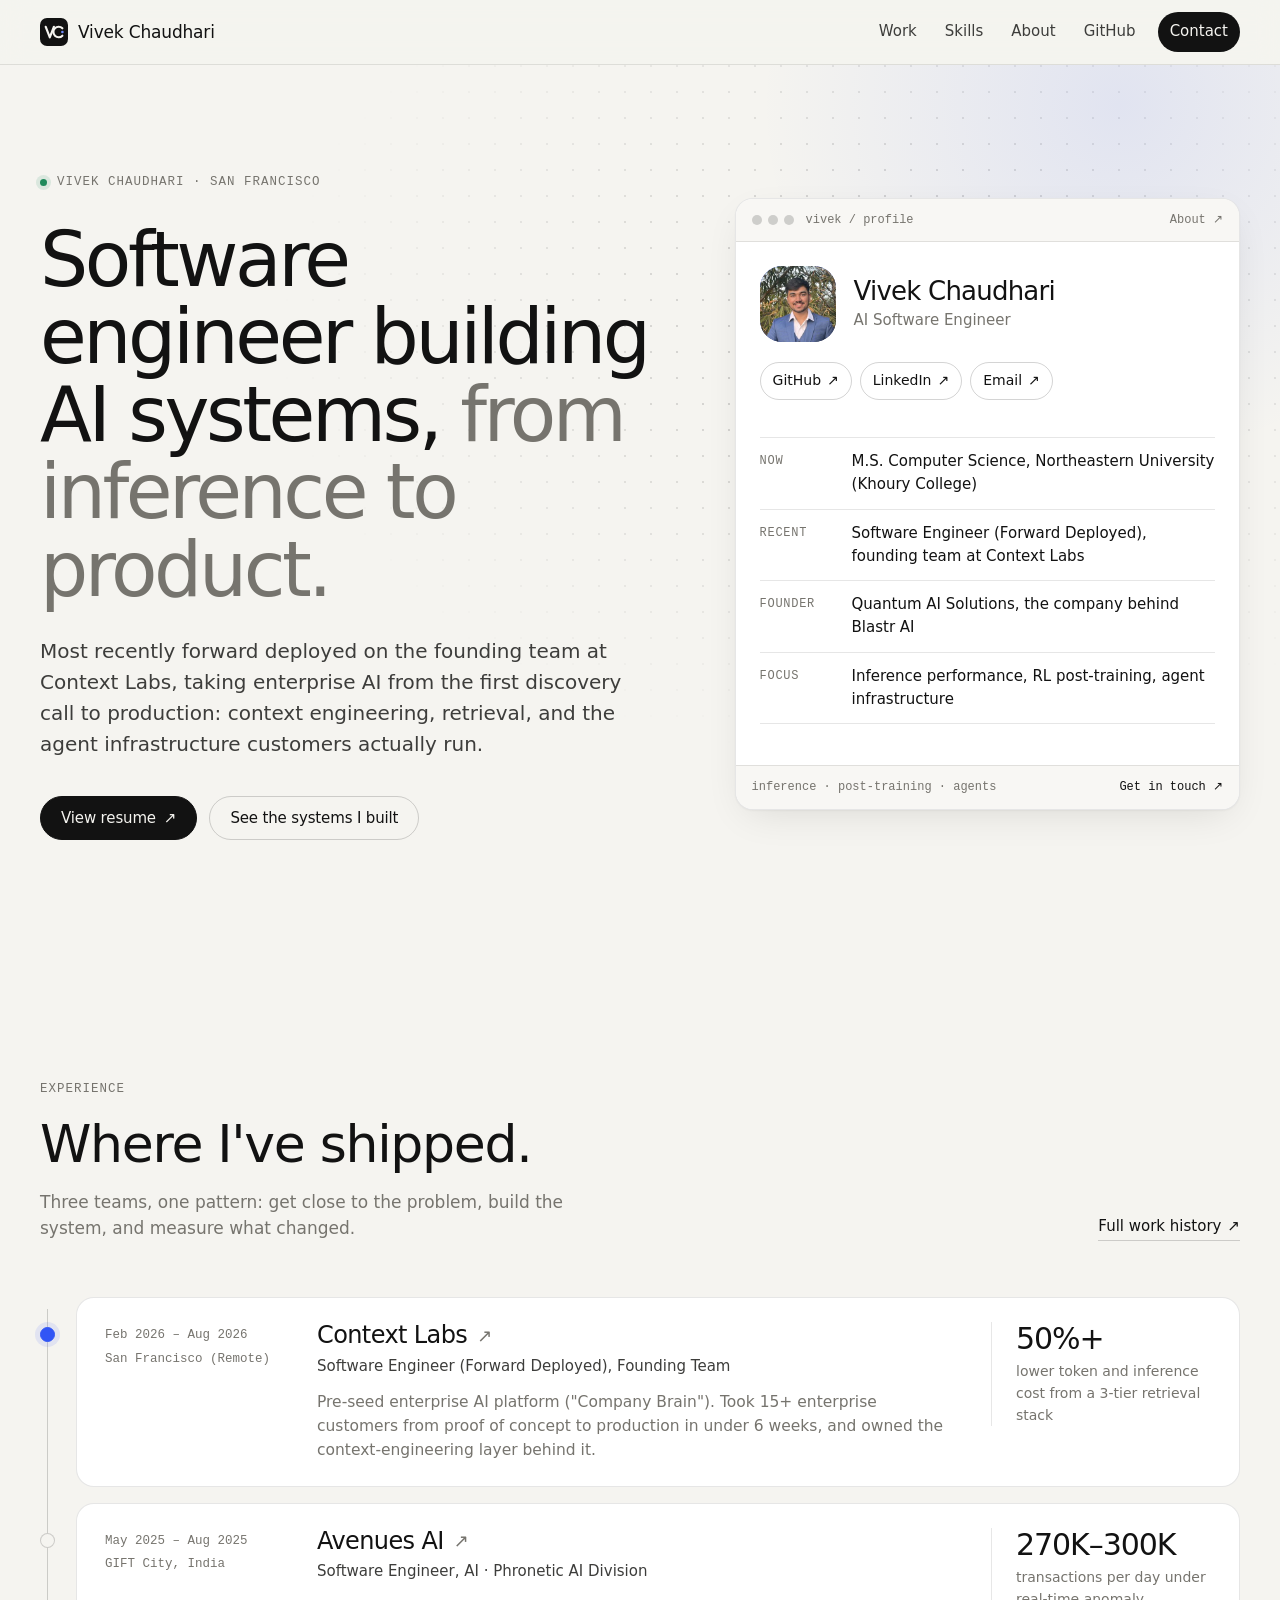
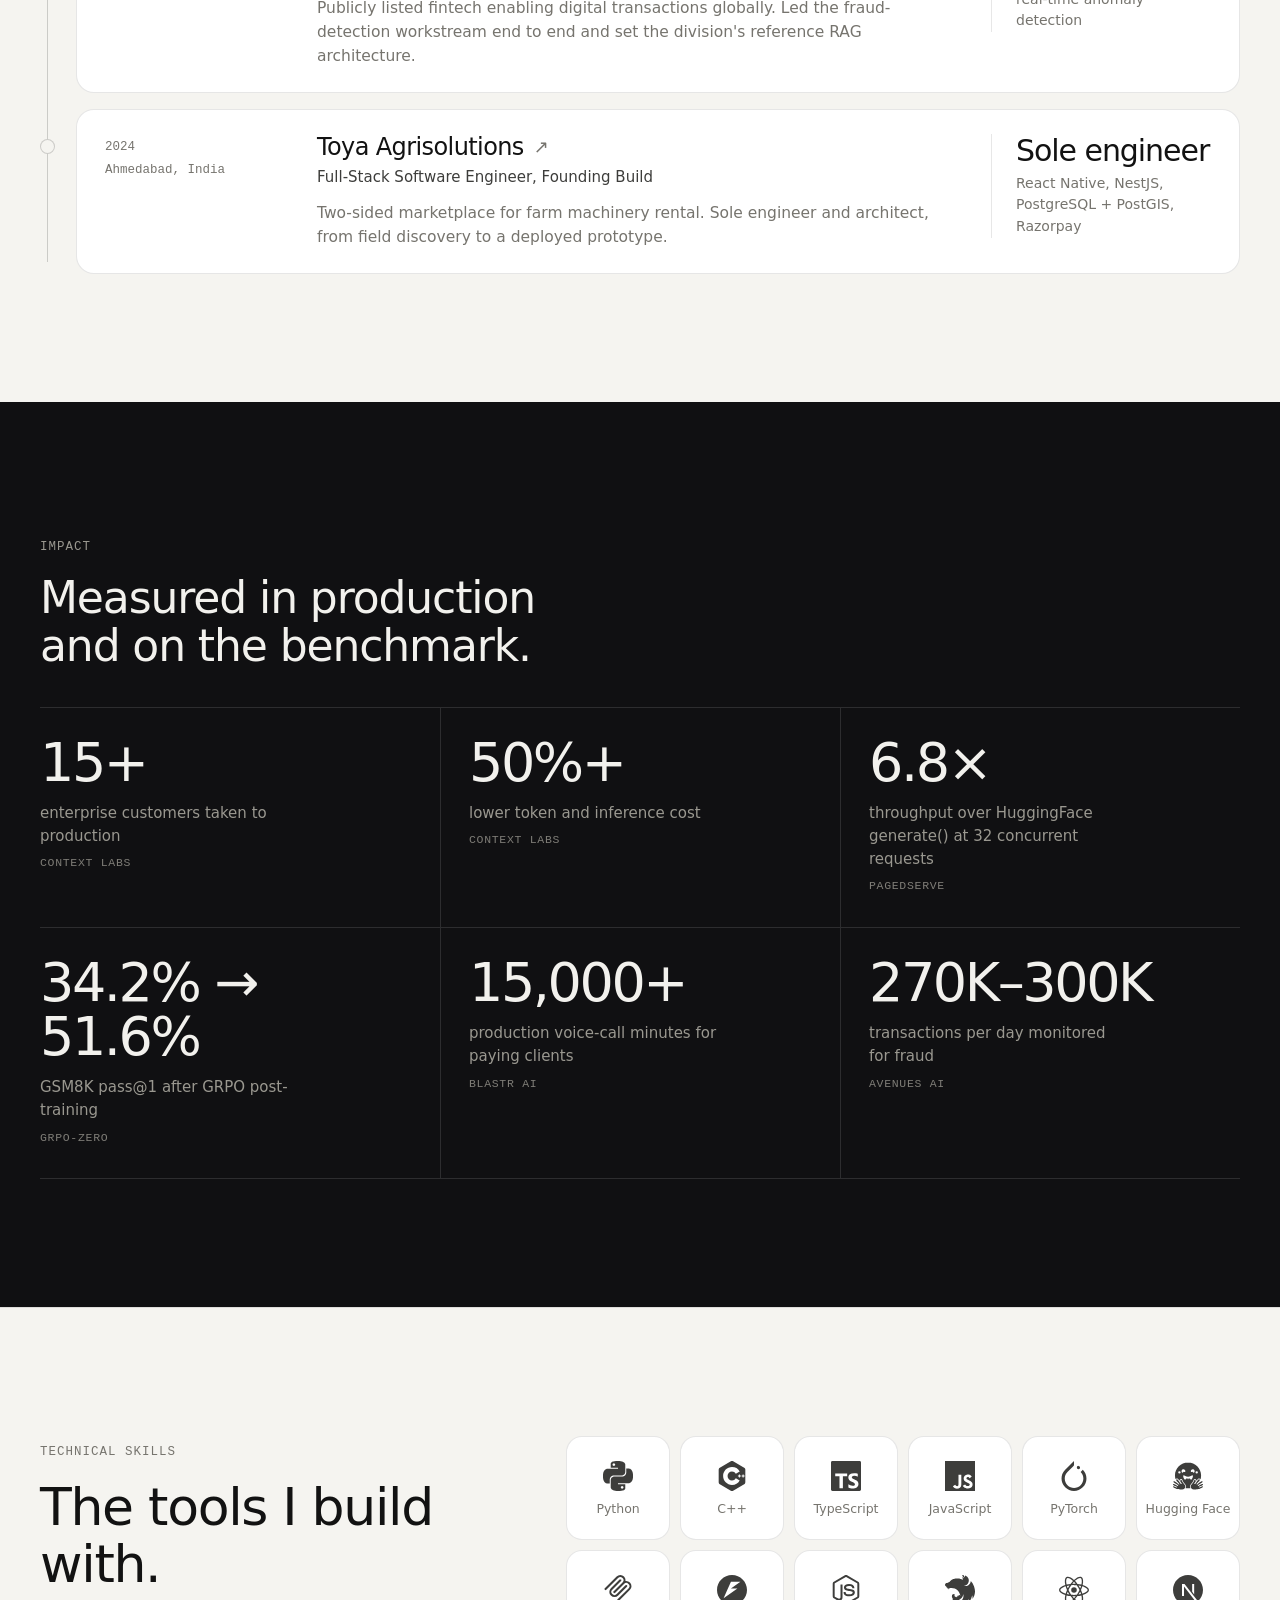
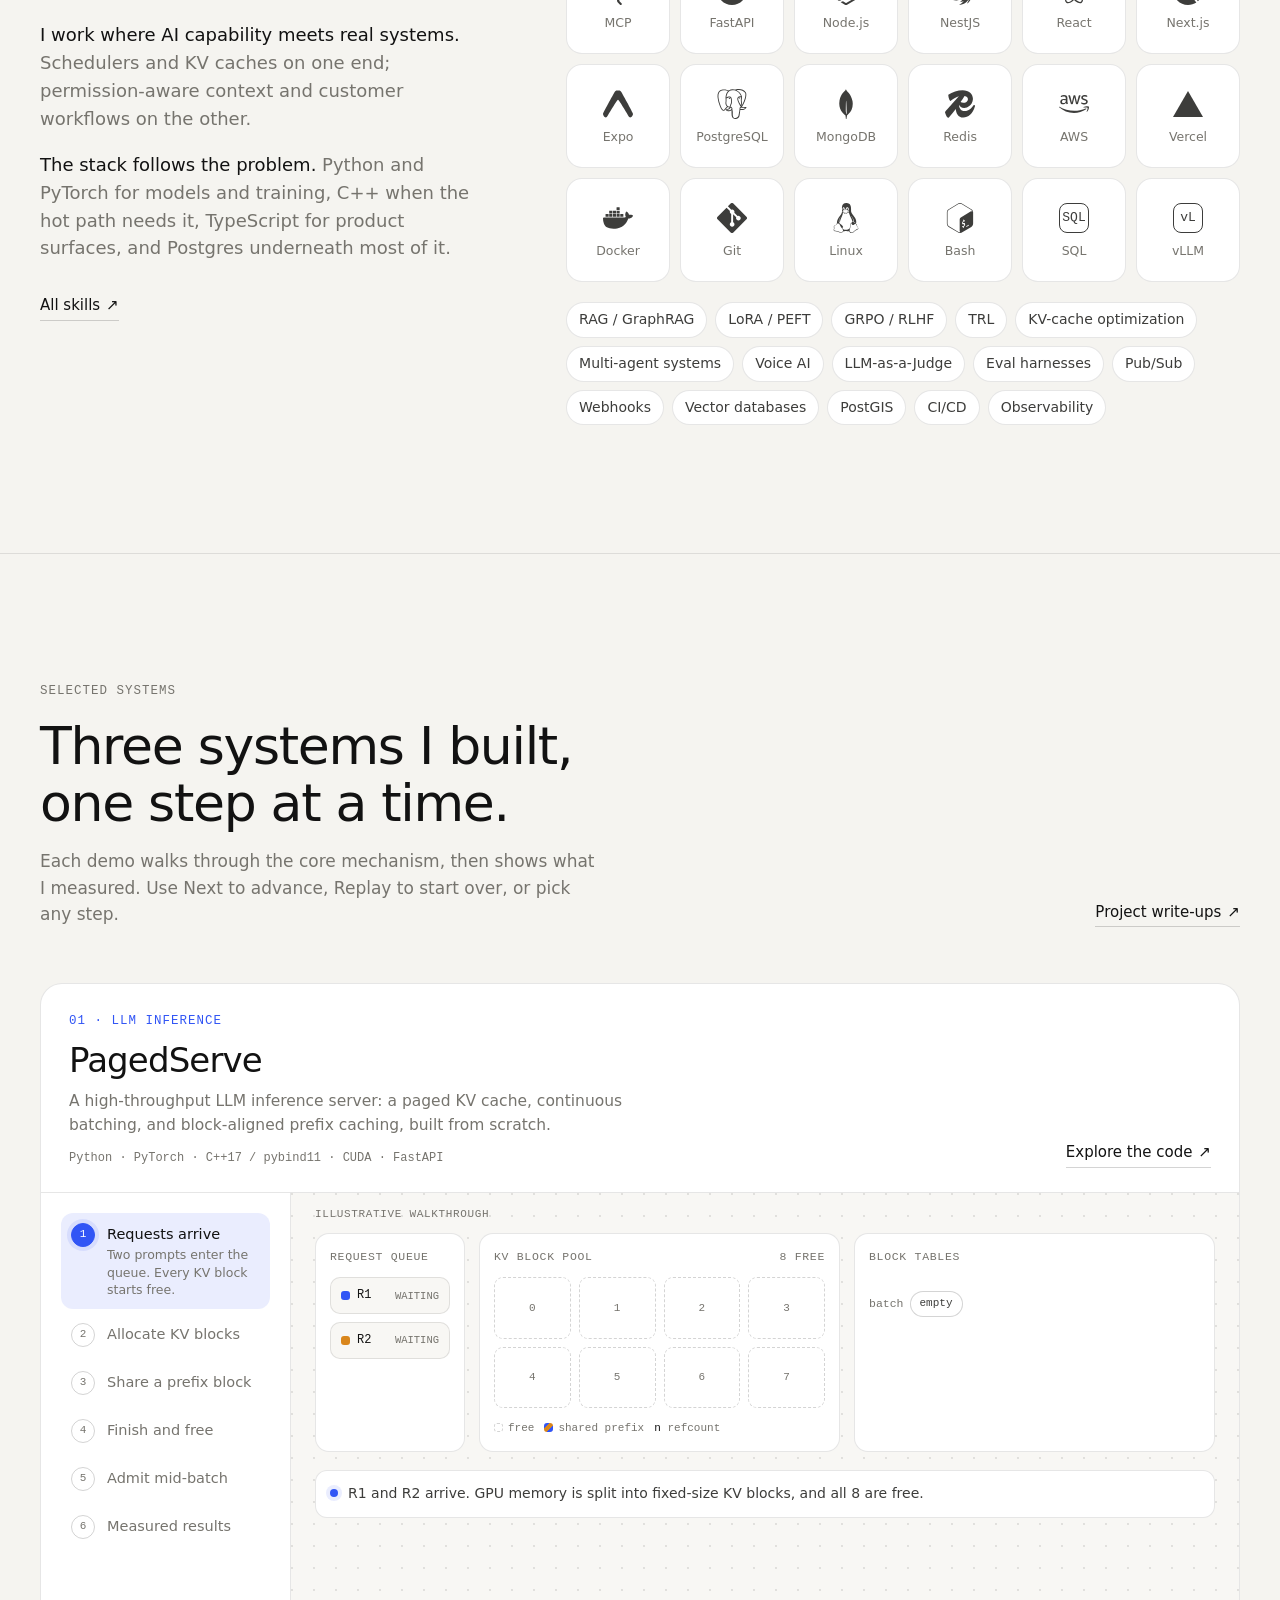
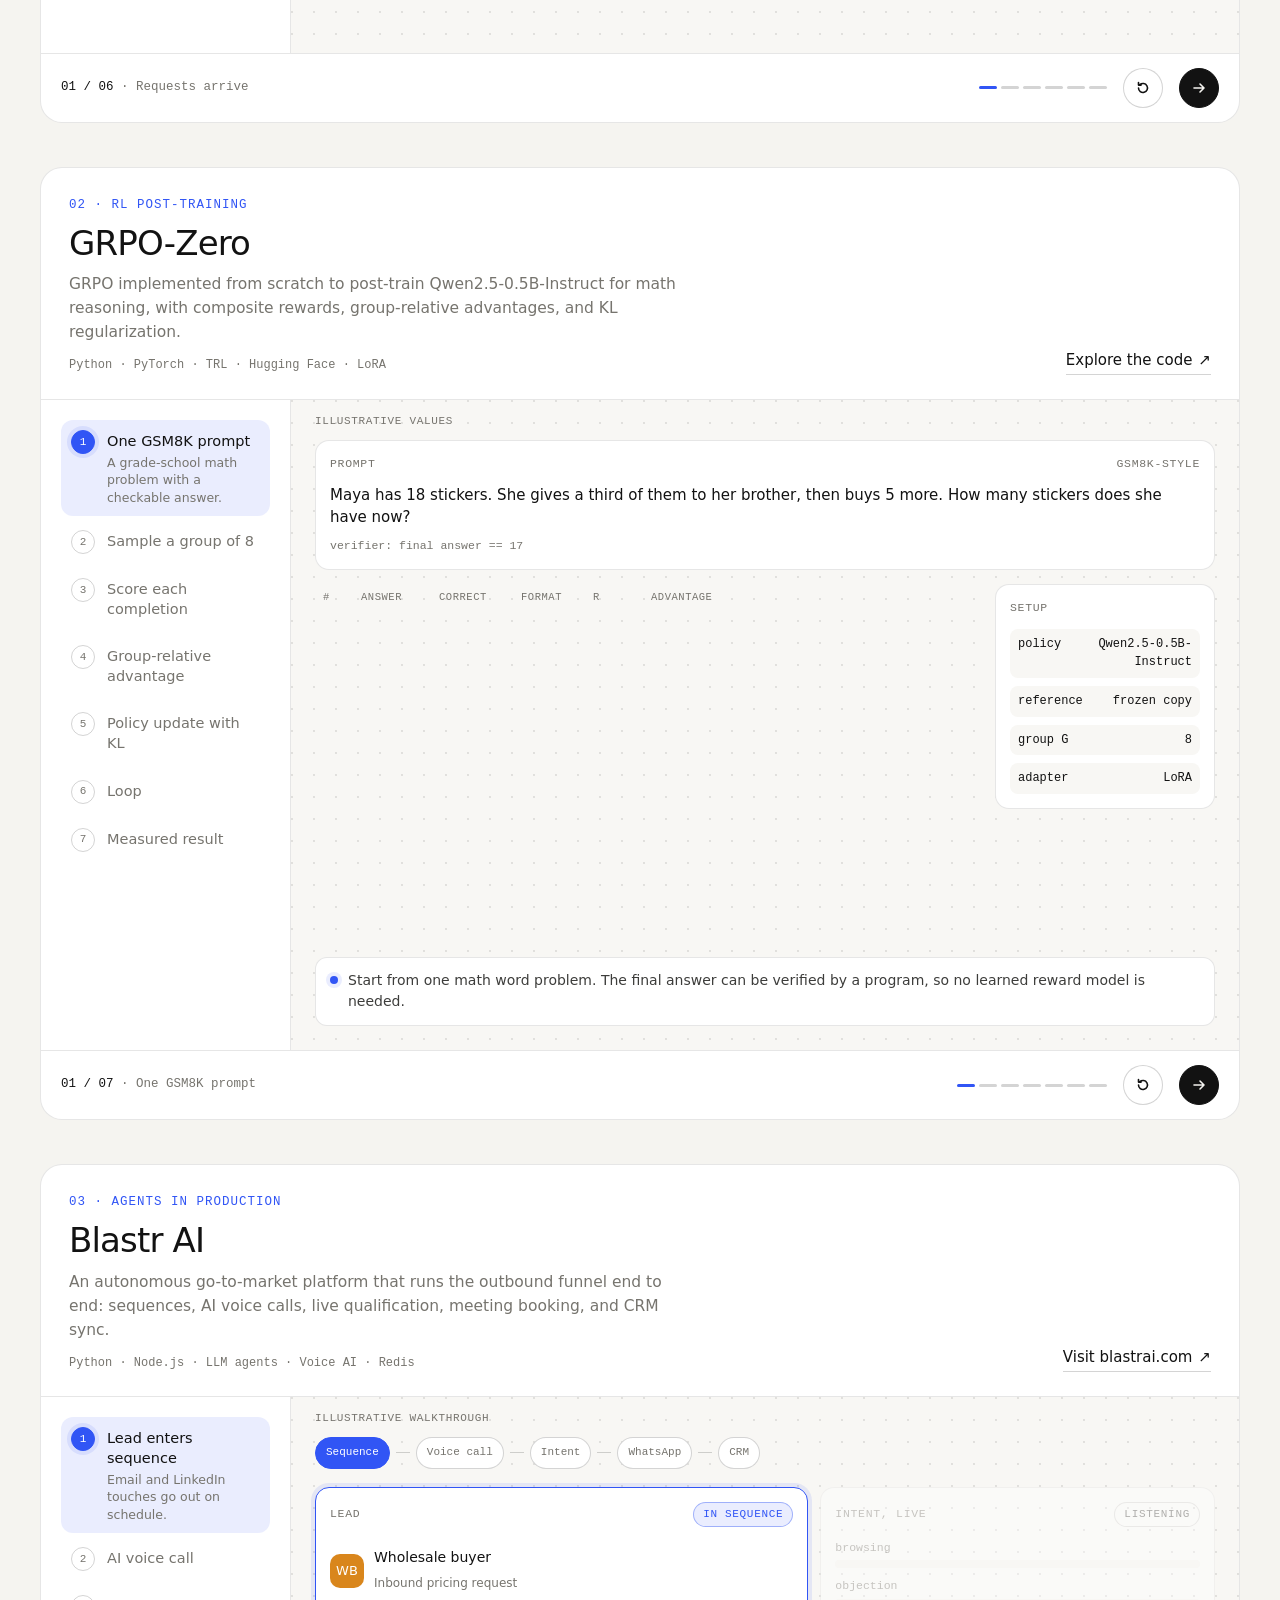
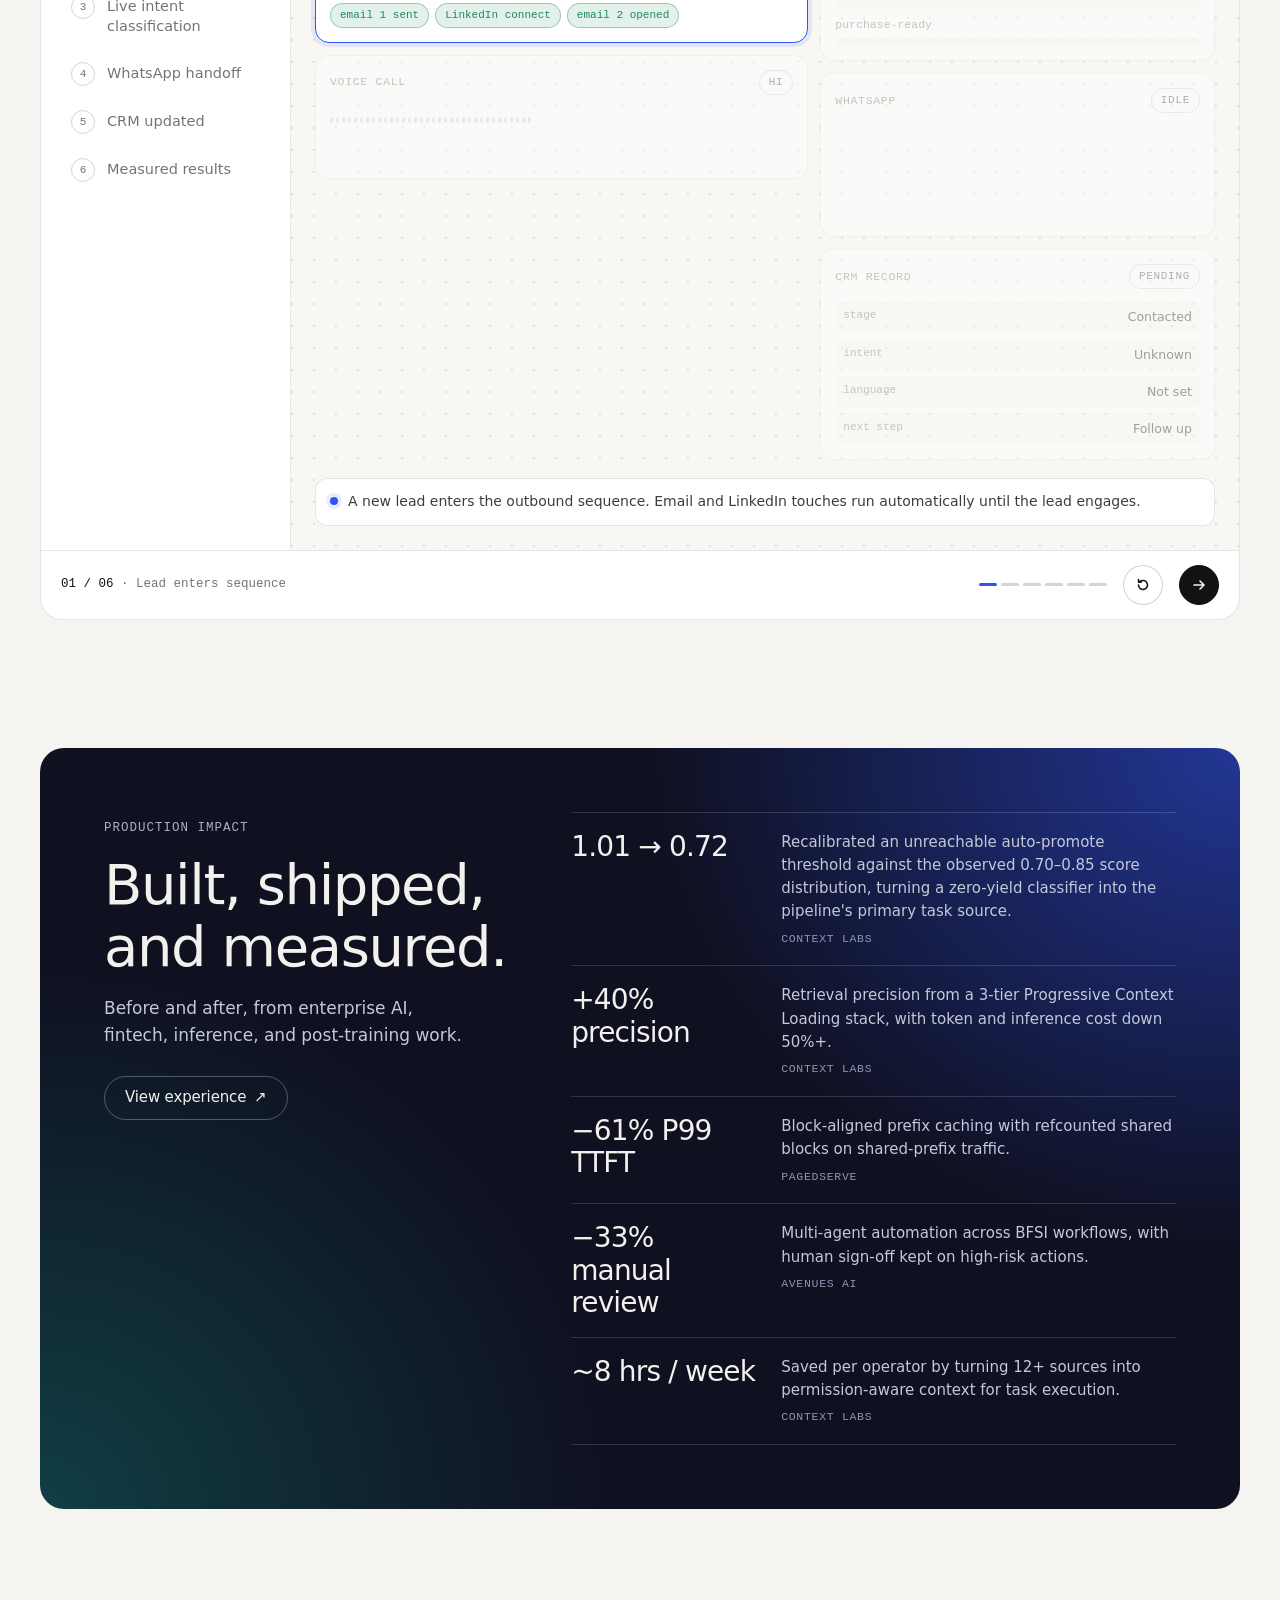
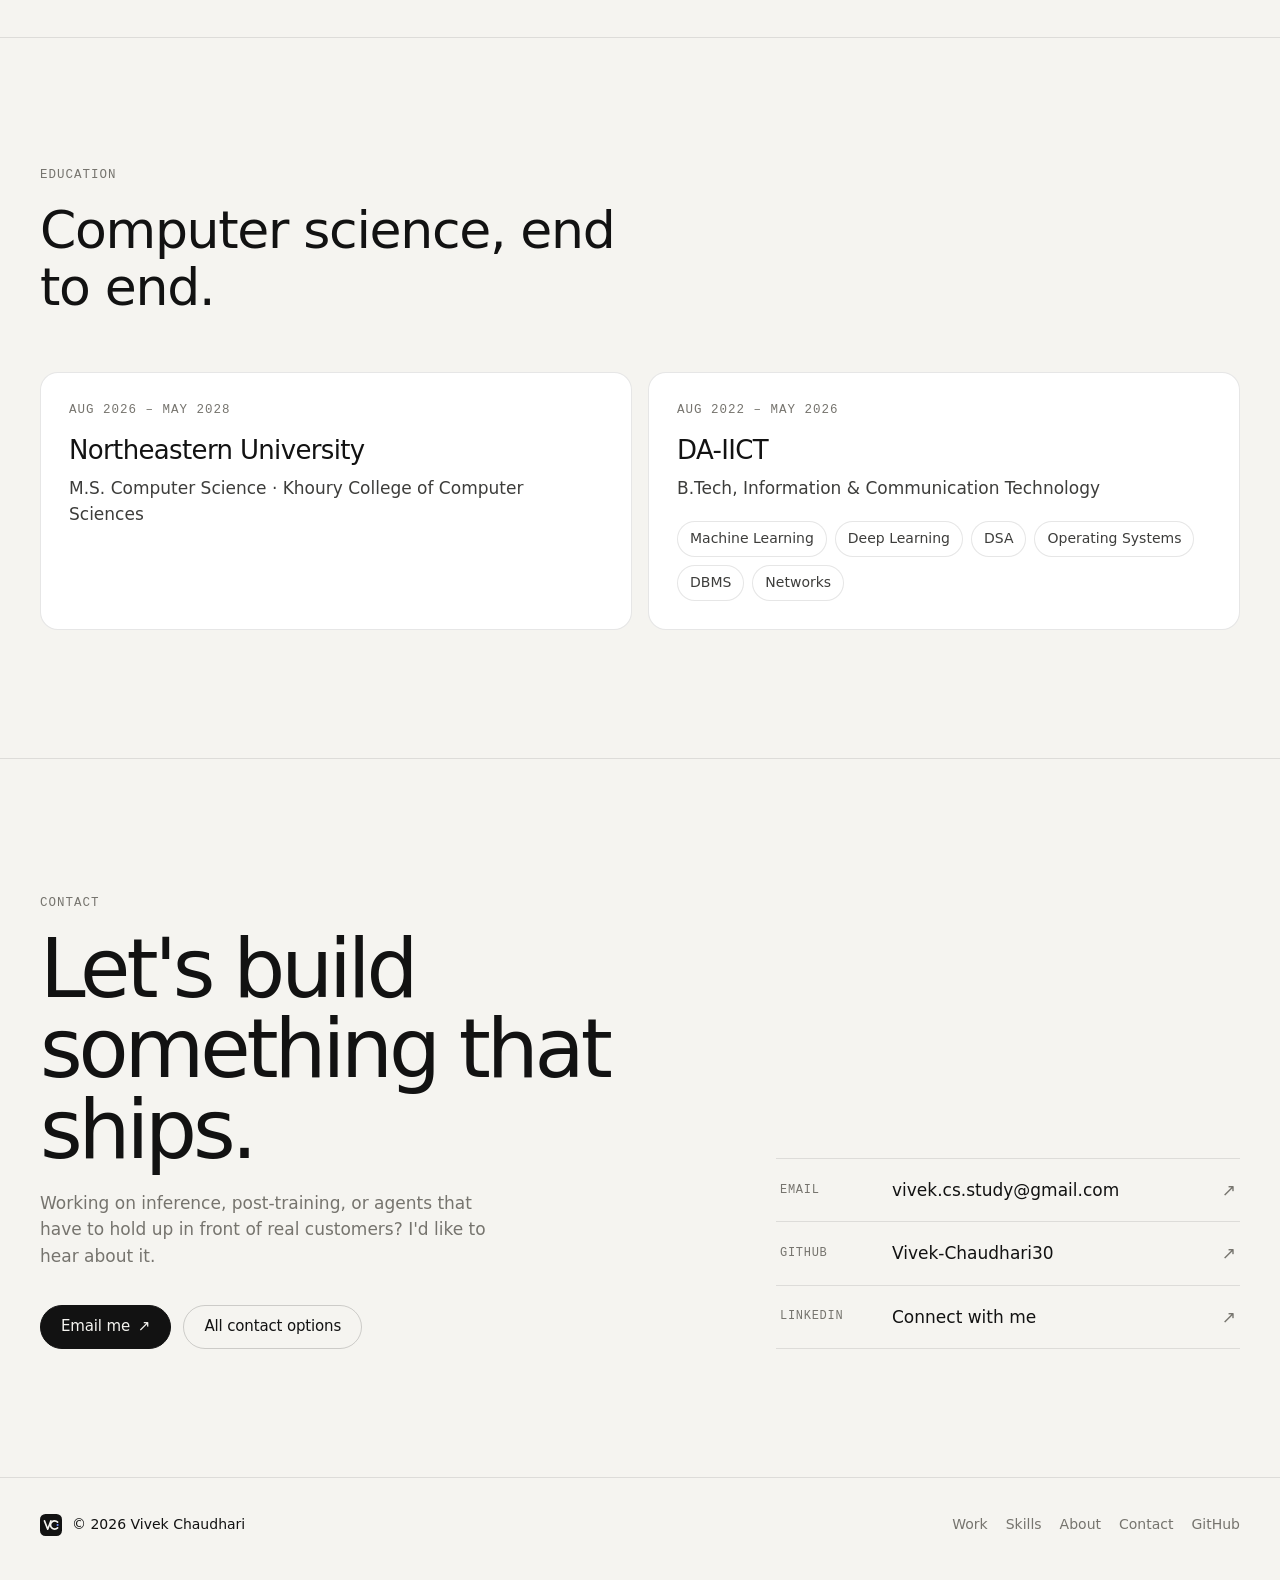
==== commit 151fafba: "Spell resume in plain English across the site" ====
--- a/index.html
+++ b/index.html
@@ -37,7 +37,7 @@
     "jobTitle": "AI Software Engineer",
     "url": "https://vivek-chaudhari30.github.io/",
     "email": "mailto:vivek.cs.study@gmail.com",
-    "sameAs": ["https://github.com/Vivek-Chaudhari30"],
+    "sameAs": ["https://github.com/Vivek-Chaudhari30", "https://www.linkedin.com/in/vivek-kirankumar-chaudhari/"],
     "alumniOf": ["DA-IICT", "Northeastern University"]
   }
   </script>
@@ -71,8 +71,7 @@
           <h1 id="hero-title">Software engineer building AI systems, <em>from inference to product.</em></h1>
           <p class="lede">Most recently forward deployed on the founding team at Context Labs, taking enterprise AI from the first discovery call to production: context engineering, retrieval, and the agent infrastructure customers actually run.</p>
           <div class="actions">
-            <!-- TODO: add resume PDF -->
-            <a class="btn btn-primary" href="assets/Vivek-Chaudhari-Resume.pdf">View résumé <span class="arr" aria-hidden="true">↗</span></a>
+            <a class="btn btn-primary" href="https://drive.google.com/file/d/1iyHjNIlwNmhAfoFey6BszGlsNfRY1gGX/view?usp=sharing">View resume <span class="arr" aria-hidden="true">↗</span></a>
             <a class="btn" href="#demos">See the systems I built</a>
           </div>
         </div>
@@ -96,8 +95,7 @@
             </div>
             <div class="profile-links">
               <a class="chip-link" href="https://github.com/Vivek-Chaudhari30" rel="noopener">GitHub <span aria-hidden="true">↗</span></a>
-              <!-- TODO: replace #LINKEDIN_URL with the real LinkedIn profile URL -->
-              <a class="chip-link" href="#LINKEDIN_URL" rel="noopener">LinkedIn <span aria-hidden="true">↗</span></a>
+              <a class="chip-link" href="https://www.linkedin.com/in/vivek-kirankumar-chaudhari/" rel="noopener">LinkedIn <span aria-hidden="true">↗</span></a>
               <a class="chip-link" href="mailto:vivek.cs.study@gmail.com">Email <span aria-hidden="true">↗</span></a>
             </div>
             <dl class="facts">
@@ -404,8 +402,7 @@
         <div class="contact-list">
           <a href="mailto:vivek.cs.study@gmail.com"><span class="k">Email</span><span class="v">vivek.cs.study@gmail.com</span><span class="a" aria-hidden="true">↗</span></a>
           <a href="https://github.com/Vivek-Chaudhari30" rel="noopener"><span class="k">GitHub</span><span class="v">Vivek-Chaudhari30</span><span class="a" aria-hidden="true">↗</span></a>
-          <!-- TODO: replace #LINKEDIN_URL with the real LinkedIn profile URL -->
-          <a href="#LINKEDIN_URL" rel="noopener"><span class="k">LinkedIn</span><span class="v">Connect with me</span><span class="a" aria-hidden="true">↗</span></a>
+          <a href="https://www.linkedin.com/in/vivek-kirankumar-chaudhari/" rel="noopener"><span class="k">LinkedIn</span><span class="v">Connect with me</span><span class="a" aria-hidden="true">↗</span></a>
         </div>
       </div>
     </section>
